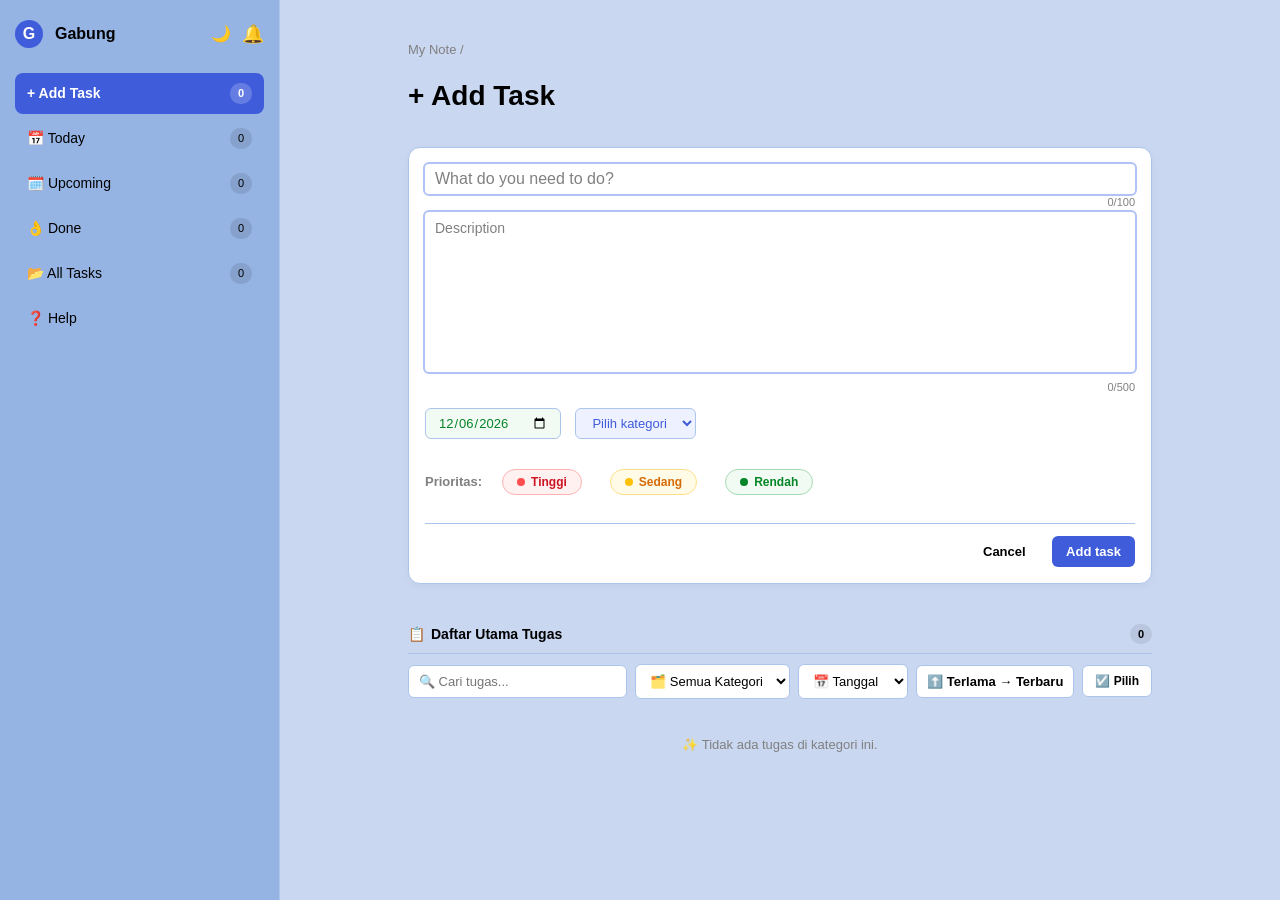
==== to_do_list/index.html @ 558c0a0c "Update index.html" ====
<!DOCTYPE html>
<html lang="id">
<head>
    <meta charset="UTF-8">
    <meta name="google-site-verification" content="d1-njlI8sUoPVNh6H78Sb73TtSeCUR81l8b9P4WGvww" />
    <meta name="viewport" content="width=device-width, initial-scale=1.0">
    <title>To Do List</title>

    <script>
        (function() {
            try {
                if (localStorage.getItem('theme') === 'dark') {
                    document.documentElement.setAttribute('data-theme', 'dark');
                }
            } catch (e) {}
        })();
    </script>

    <link rel="stylesheet" href="css/style.css">
    <link rel="stylesheet" href="css/sidebar.css">
    <link rel="stylesheet" href="css/task-form.css">
    <link rel="stylesheet" href="css/task-list.css">
    <link rel="stylesheet" href="css/modals.css">
    <script>
        window.va = window.va || function () { (window.vaq = window.vaq || []).push(arguments); };
    </script>
    <script defer src="/_vercel/insights/script.js"></script>
</head>
<body>
    <div class="app-container">
        <div class="sidebar-backdrop" id="sidebar-backdrop"></div>

        <aside class="sidebar" id="app-sidebar" aria-label="Navigasi utama">
            <div class="sidebar-header">
                <div class="user-profile" id="profile-trigger">
                    <span class="avatar">G</span>
                    <span class="username">Gabung</span>
                </div>
                <div class="header-actions">
                    <button class="theme-toggle" id="theme-toggle" aria-label="Ganti ke mode gelap" aria-pressed="false" title="Ganti tema">
                        <span class="theme-icon" aria-hidden="true">🌙</span>
                    </button>
                    <button class="notif-btn" id="notif-trigger" title="Notifikasi">
                        🔔<span class="notif-badge" id="notif-badge">0</span>
                    </button>
                </div>
            </div>

            <nav class="main-nav">
                <ul>
                    <li data-view="add-task" class="active">
                        <a href="#" aria-current="page"><span class="icon">+</span> Add Task </a>
                        <span class="count" id="count-add-task">0</span>
                    </li>
                    <li data-view="today">
                        <a href="#"><span class="icon">📅</span> Today </a>
                        <span class="count" id="count-today">0</span>
                    </li>
                    <li data-view="upcoming">
                        <a href="#"><span class="icon">🗓️</span> Upcoming </a>
                        <span class="count" id="count-upcoming">0</span>
                    </li>
                    <li data-view="done">
                        <a href="#"><span class="icon">👌</span> Done </a>
                        <span class="count" id="count-done">0</span>
                    </li>
                    <li data-view="all">
                        <a href="#"><span class="icon">📂</span> All Tasks </a>
                        <span class="count" id="count-all">0</span>
                    </li>     
                    <li id="help-trigger" class="help-item">
                        <a href="#"><span class="icon">❓</span> Help </a>
                    </li>
                </ul>
            </nav>
        </aside>

        <main class="content">
            <header class="content-header">
                <button class="sidebar-toggle" id="sidebar-toggle" aria-label="Buka menu navigasi" aria-expanded="false" aria-controls="app-sidebar">
                    <span aria-hidden="true">☰</span>
                </button>
                <div class="header-text">
                    <div class="breadcrumbs"><span>My Note /</span></div>
                    <h1 id="content-title">+ Add Task</h1>
                </div>
            </header>

            <div class="task-input-container" id="task-input-box">
                <input type="text" id="task-title" class="task-title-input" placeholder="What do you need to do?">
                <textarea id="task-desc" class="task-desc-input" placeholder="Description"></textarea>
                <div class="task-input-controls">
                    <div class="left-controls">
                        <input type="date" id="task-date" class="task-date-input">
                    </div>
                </div>
                <div class="task-input-actions">
                    <h2> </h2>
                    <div class="action-buttons">
                        <button class="btn-cancel" id="btn-cancel">Cancel</button>
                        <button class="btn-submit" id="btn-submit">Add task</button>
                    </div>
                </div>
            </div>

            <div class="task-list">
                <div class="task-section">
                    <h3 class="section-title">
                        <span id="section-icon">📋</span> 
                        <span id="section-text">Daftar Utama Tugas</span> 
                        <span id="task-count" class="section-count">0</span>
                    </h3>
                    <ul class="tasks" id="dynamic-task-list"></ul>
                </div>
            </div>
        </main>
    </div>

    <div class="modal-overlay" id="modal-help" role="dialog" aria-modal="true" aria-labelledby="help-modal-title">
            <div class="modal-box">
                <div class="modal-header">
                    <h2 id="help-modal-title">❓ Help</h2>
                    <button class="close-modal">&times;</button>
                </div>
                
                    <p>Selamat datang di aplikasi <strong>To Do List</strong> Kelompok! Berikut panduannya:</p>
                    <div class="help-section">
                        <h4>📌 Navigasi Menu</h4>
                        <div class="modal-body">
                            <ul>
                                <li><strong>Add Task:</strong> Menambahkan tugas baru di menu Add Task.</li>
                                <li><strong>Today:</strong> Menampilkan tugas hari ini yang belum diselesaikan.</li>
                                <li><strong>Upcoming:</strong> Menampilkan tugas yang akan datang.</li>
                                <li><strong>Done:</strong> Melihat daftar tugas yang sudah selesai.</li>
                                <li><strong>All Tasks:</strong> Melihat seluruh tugas.</li>
                            </ul>
                        </div>
                    </div>

                    <div class="help-section">
                        <h4>🔔 Notifikasi</h4>
                        <div class="help-legend"> Berisi tugas terlewat atau belum dikerjakan hari ini.</div>
                    </div>

                    <div class="help-section">
                        <h4>💡 Tips Cepat</h4>
                        <div class="modal-body">
                            <ul>
                                <li>Tekan tombol <strong>Esc</strong> untuk menutup jendela popup manapun.</li>
                                <li>Klik ikon profil untuk melihat progres penyelesaian tugasmu.</li>
                                <li>Isi tanggal tugas agar muncul otomatis di menu Today/Upcoming.</li>
                                <li>Jika masih anda belum tahu, maka andanya memang <strong>PINTAR</strong>.</li>
                            </ul>
                        </div>
                    </div>
            </div>
    </div>

    <div class="modal-overlay" id="modal-notif">
        <div class="modal-box">
            <div class="modal-header">
                <h2>🔔 Notifikasi Tugas</h2>
                <button class="close-modal">&times;</button>
            </div>
            <div class="modal-body" id="notif-list">
                </div>
        </div>
    </div>

    <div class="modal-overlay" id="modal-profile" role="dialog" aria-modal="true" aria-labelledby="profile-modal-title">
        <div class="modal-box profile-box">
            <div class="modal-header">
                <h2 id="profile-modal-title"> Profil Anggota</h2>
                <button class="close-modal">&times;</button>
            </div>
            <div class="modal-body text-center">
                <div class="profile-avatar">G</div>
                <h3>Gabung</h3>
                <p class="profile-email">Gabung@workspace.com</p>
                <div class="profile-stats">
                    <div><span class="stat-num" id="stat-total">0</span><span class="stat-label">Total Tugas</span></div>
                    <div><span class="stat-num" id="stat-active">0</span><span class="stat-label">Aktif</span></div>
                    <div><span class="stat-num" id="stat-done">0</span><span class="stat-label">Selesai</span></div>
                </div>
                <div class="profile-progress-wrap">
                    <span class="profile-progress-label" id="profile-progress-label">0% selesai</span>
                    <div class="profile-progress-track">
                        <div class="profile-progress-bar" id="profile-progress-bar"></div>
                    </div>
                </div>

                <div class="profile-backup">
                    <h4 class="backup-title">💾 Cadangkan & Pulihkan Data</h4>
                    <p class="backup-desc">Data tugas cuma tersimpan di browser ini. Unduh cadangan secara berkala biar tidak hilang kalau cache dibersihkan atau ganti perangkat.</p>
                    <div class="backup-actions">
                        <button type="button" class="btn-backup-export" id="btn-export-data">⬇️ Unduh Backup</button>
                        <button type="button" class="btn-backup-import" id="btn-import-data">⬆️ Pulihkan dari File</button>
                        <input type="file" id="import-file-input" accept="application/json,.json" hidden>
                    </div>
                    <p class="backup-status" id="backup-status" role="status" aria-live="polite"></p>
                </div>
            </div>
        </div>
    </div>

    <script src="js/script.js"></script>
    <script src="js/modals.js"></script>
    <script src="js/task-form.js"></script>
    <script src="js/task-list.js"></script>
    <script src="js/sidebar.js"></script>
</body>
</html>
---- to_do_list/css/style.css ----
:root {

    --primary-blue: #3f5cdb;
    --primary-blue-hover: rgb(41, 43, 196);
    --primary-color: var(--primary-blue);
    --primary-color-hover: var(--primary-blue-hover);

    --bg-main: #c9d7f1;
    --bg-sidebar: #95b4e4;
    --bg-surface: #ffffff; 
    --text-main: #000000;
    --text-muted: #808080;
    --border-color: #acc5eb;
    --hover-bg: #e2ecfb;
    --shadow-sm: 0 2px 8px rgba(0,0,0,0.04);
    --shadow-md: 0 4px 16px rgba(0,0,0,0.08);
    --transition-fast: 0.2s ease-in-out;

    --success-color: #058527;
    --success-color-rgb: 5, 133, 39;
    --success-dot: #058527;
    --success-bg: #f1faf3;
    --success-border: #a7dab3;
    --success-bg-strong: #e6f7ec;
    --success-bg-strong-hover: #ccf0d8;

    --warning-color: #d46b08;
    --warning-bg: #fffbe6;
    --warning-border: #ffe08a;
    --warning-dot: #ffc107;

    --danger-color: #cf1322;
    --danger-bg: #fff1f0;
    --danger-bg-soft: #fff0f0;
    --danger-bg-hover: #ffd6d6;
    --danger-border: #ffb3b3;
    --danger-dot: #ff4d4f;
    --danger-color-strong: red;

    --primary-blue-rgb: 63, 92, 219;
    --primary-blue-soft-bg: #eef3ff;
    --category-tag-bg: #eef1ff;
    --link-color: #7fb3ff;

    --color-white: #ffffff;
    --edit-input-bg: #fbfdff;
    --delete-icon-color: #b3b3b3;
    --highlight-bg: #ffe58f;
    --highlight-text: #1f1f1f;
    --overlay-dark-bg: #1f1f1f;
    --overlay-backdrop: rgba(0, 0, 0, 0.4);
    --overlay-subtle: rgba(0, 0, 0, 0.05);
    --overlay-soft: rgba(0, 0, 0, 0.08);
}

[data-theme="dark"] {
    --primary-blue: #5b7bfa;
    --primary-blue-hover: #7d97ff;

    --bg-main: #10151f;
    --bg-sidebar: #161d2b;
    --bg-surface: #1c2436;
    --text-main: #e8ecf5;
    --text-muted: #9aa4b8;
    --border-color: #2a3448;
    --hover-bg: #202b40;
    --shadow-sm: 0 2px 8px rgba(0,0,0,0.35);
    --shadow-md: 0 4px 16px rgba(0,0,0,0.5);

    --success-color: #4ade80;
    --success-color-rgb: 74, 222, 128;
    --success-dot: #058527;
    --success-bg: #123a22;
    --success-border: #1f5c34;
    --success-bg-strong: #163c28;
    --success-bg-strong-hover: #1d4d34;

    --warning-color: #ffb454;
    --warning-bg: #3a2f0f;
    --warning-border: #5c4a1a;
    --warning-dot: #ffc107;

    --danger-color: #ff8a8a;
    --danger-bg: #3a1616;
    --danger-bg-soft: #3a1616;
    --danger-bg-hover: #4a1e1e;
    --danger-border: #5c2626;
    --danger-dot: #ff4d4f;
    --danger-color-strong: #ff5252;

    --primary-blue-rgb: 91, 123, 250;
    --primary-blue-soft-bg: #1b2540;
    --category-tag-bg: #1b2540;
    --link-color: #8fb8ff;

    --edit-input-bg: #202b40;
    --delete-icon-color: #7a8296;
    --highlight-bg: #b58a1f;
    --highlight-text: #fff3d6;
    --overlay-dark-bg: #05070c;
    --overlay-backdrop: rgba(0, 0, 0, 0.6);
    --overlay-subtle: rgba(255, 255, 255, 0.08);
    --overlay-soft: rgba(255, 255, 255, 0.1);
}

* {
    margin: 0;
    padding: 0;
    box-sizing: border-box;
    font-family: -apple-system, BlinkMacSystemFont, "Segoe UI", Roboto, sans-serif;
}

body {
    background-color: var(--bg-main);
    color: var(--text-main);
    line-height: 1.5;
    transition: background-color 0.25s ease, color 0.25s ease;
}

.app-container {
    display: flex;
    height: 100vh;
    overflow-x: hidden; 
}

.content {
    flex-grow: 1;
    padding: 40px 10%;
    overflow-y: auto;
}

.content-header {
    display: flex;
    align-items: flex-start;
    gap: 12px;
}

.header-text {
    flex: 1;
    min-width: 0;
}

.content-header h1 {
    font-size: 28px;
    font-weight: 700;
    margin-bottom: 30px;
}

.breadcrumbs {
    color: var(--text-muted);
    font-size: 13px;
    margin-bottom: 15px;
}

@media (max-width: 768px) {
    .content { padding: 24px 5%; }
    .content-header h1 { font-size: 22px; margin-bottom: 20px; }
}

@media (max-width: 480px) {
    .content { padding: 16px 4%; }
}

@media (prefers-reduced-motion: reduce) {
    body { transition: none; }
}
---- to_do_list/css/sidebar.css ----
a {
    text-decoration: none;
    color: inherit;
}

.sidebar {
    width: 280px;
    background-color: var(--bg-sidebar);
    padding: 20px 15px;
    display: flex;
    flex-direction: column;
    border-right: 1px solid var(--border-color);
    transition: background-color 0.25s ease, border-color 0.25s ease;
}

.sidebar-header {
    display: flex;
    justify-content: space-between;
    align-items: center;
    margin-bottom: 25px;
}

.header-actions {
    display: flex;
    align-items: center;
    gap: 4px;
}

.theme-toggle {
    background: none;
    border: none;
    font-size: 16px;
    line-height: 1;
    cursor: pointer;
    color: var(--text-main);
    padding: 5px 7px;
    border-radius: 6px;
    transition: background-color var(--transition-fast);
}
.theme-toggle:hover { background: rgba(0,0,0,0.08); }
.theme-toggle:focus-visible { outline: 2px solid var(--primary-color); outline-offset: 2px; }

.user-profile {
    display: flex;
    align-items: center;
    gap: 12px;
    font-weight: 600;
    cursor: pointer;
}

.avatar {
    background-color: var(--primary-color);
    color: white;
    width: 28px;
    height: 28px;
    border-radius: 50%;
    display: flex;
    align-items: center;
    justify-content: center;
}

.main-nav ul { list-style: none; }

.main-nav li {
    display: flex;
    align-items: center;
    justify-content: space-between;
    padding: 10px 12px;
    margin-bottom: 4px;
    border-radius: 8px;
    cursor: pointer;
    font-size: 14px;
    transition: background-color var(--transition-fast);
}

.main-nav li:hover { background-color: rgba(0,0,0,0.05); }

.main-nav li.active {
    background-color: var(--primary-color);
    color: #ffffff;
    font-weight: 600;
}

.count {
    font-size: 11px;
    background: rgba(0,0,0,0.1);
    padding: 2px 8px;
    border-radius: 10px;
}

.main-nav li.active .count {
    background: rgba(255,255,255,0.2);
    color: white;
}

.sidebar-toggle {
    display: none; 
    background: none;
    border: none;
    font-size: 22px;
    line-height: 1;
    cursor: pointer;
    color: var(--text-main);
    padding: 4px 8px;
    border-radius: 6px;
    flex-shrink: 0;
}
.sidebar-toggle:hover { background: rgba(0,0,0,0.05); }
.sidebar-toggle:focus-visible { outline: 2px solid var(--primary-color); outline-offset: 2px; }

.sidebar-backdrop {
    display: none;
    position: fixed;
    inset: 0;
    background: rgba(0,0,0,0.45);
    z-index: 1050;
}
.sidebar-backdrop.show { display: block; }

@media (max-width: 768px) {
    .sidebar-toggle {
        display: inline-flex;
        align-items: center;
        justify-content: center;
    }

    .sidebar {
        position: fixed;
        top: 0;
        left: 0;
        height: 100vh;
        width: 260px;
        max-width: 80vw;
        transform: translateX(-100%);
        transition: transform 0.25s ease, background-color 0.25s ease, border-color 0.25s ease;
        z-index: 1100;
        box-shadow: var(--shadow-md);
    }

    .sidebar.open {
        transform: translateX(0);
    }
}

@media (prefers-reduced-motion: reduce) {
    .sidebar { transition: background-color 0.25s ease, border-color 0.25s ease; }
}
---- to_do_list/css/task-form.css ----
.task-input-container {
    border: 1px solid var(--border-color);
    border-radius: 12px;
    padding: 16px;
    margin-bottom: 40px;
    background: var(--bg-surface);
    box-shadow: var(--shadow-sm);
    transition: box-shadow 0.3s ease, border-color 0.3s ease;
}

.task-input-container.success-flash {
    border-color: #04920b;
    box-shadow: 0 0 30px 20px rgba(4, 122, 20, 0.15);
}

.task-input-container.priority-border-tinggi {
    border-color: #ff4d4f;
    box-shadow: 0 0 10px 8px rgba(255, 77, 80, 0.404);
}
.task-input-container.priority-border-sedang {
    border-color: #ffc107;
    box-shadow: 0 0 10px 8px rgba(255, 193, 7, 0.404);
}
.task-input-container.priority-border-rendah {
    border-color: #058527;
    box-shadow: 0 0 10px 8px rgba(5, 133, 39, 0.404);
}

.task-title-input, .task-desc-input {
    width: 100%;
    border: none;
    outline: none;
    padding: 6px 10px 6px 10px;
}

.task-title-input { background-color: var(--bg-surface); color: var(--text-main); font-size: 16px; font-weight: 500; border-radius: 4px; }

.task-desc-input {
    background-color: var(--bg-surface);
    font-size: 14px;
    color: var(--text-muted);
    font-family: inherit;
    line-height: 1.5;
    resize: none;
    height: 160px;
    overflow-y: auto;

    border-radius: 4px;
}

.task-title-input, .task-desc-input { outline: 2px solid #b1c2f7; }
 
.task-title-input:hover,
.task-desc-input:hover {
    background-color: var(--hover-bg);
    transition: 0.2s ease-in-out;
}

.task-title-input::placeholder,
.task-desc-input::placeholder { color: var(--text-muted); }

.task-title-input:focus,
.task-desc-input:focus {
    box-shadow: 0 0 0 2px rgba(63, 92, 219, 0.15);
    border-radius: 4px;
    outline-color: #778cf5;

    background-color: #2448ff54;
}

.task-title-input.error { color: #cf1322; }

.task-title-input.shake { animation: shake 0.35s ease; }

@keyframes shake {
    10%, 90% { transform: translateX(-1px); }
    20%, 80% { transform: translateX(2px); }
    30%, 50%, 70% { transform: translateX(-4px); }
    40%, 60% { transform: translateX(4px); }
}

.title-meta-row {
    display: flex;
    justify-content: space-between;
    align-items: center;
    min-height: 16px;
    margin-bottom: 2px;
}

.error-message {
    display: none;
    font-size: 12px;
    color: #cf1322;
}
.error-message.show { display: block; }

.char-counter {
    font-size: 11px;
    color: var(--text-muted);
    margin-left: auto;
}
.char-counter.warning { color: #d46b08; font-weight: 600; }

.desc-meta-row {
    display: flex;
    justify-content: flex-end;
    min-height: 14px;
    margin-bottom: 12px;
}

.task-date-input {
    border: 1px solid var(--border-color);
    padding: 6px 12px;
    border-radius: 6px;
    font-size: 13px;
    color: #058527;
    background-color: #f1faf3;
    outline: none;
    cursor: pointer;
    transition: box-shadow 0.2s ease;
}
.task-date-input:focus { box-shadow: 0 0 0 2px rgba(5, 133, 39, 0.2); }
.task-date-input:hover { background-color: #dbf7e2; border-color: #04920b; transition: 0.2s ease-in-out; transform: scale(1.10); }

.task-category-select {
    border: 1px solid var(--border-color);
    padding: 6px 12px;
    border-radius: 6px;
    font-size: 13px;
    color: var(--primary-blue);
    background-color: #eef1ff;
    outline: none;
    cursor: pointer;
    margin-left: 10px;
    transition: box-shadow 0.2s ease, border-color 0.2s ease;
}
.task-category-select.error { border-color: #cf1322; }
.task-category-select.shake { animation: shake 0.35s ease; }
.task-category-select:hover { background-color: #c4d1f7; transition: 0.2s ease-in-out; border-color: #0004ff; transform: scale(1.10); }
.task-category-select:focus { box-shadow: 0 0 0 2px rgba(63, 92, 219, 0.15); background-color: #3157ffc0; color: white; transition: 0.2s ease-in-out; }

.category-error-row { min-height: 16px; margin-bottom: 6px; }

.priority-row {
    display: flex;
    align-items: center;
    flex-wrap: wrap;
    gap: 10px;
    margin-bottom: 4px;
}

.priority-label {
    font-size: 13px;
    font-weight: 600;
    color: var(--text-muted);
}

.priority-options {
    display: flex;
    gap: 18px;
    flex-wrap: wrap;
}

.priority-options.shake { animation: shake 0.35s ease; }

.priority-pill {
    display: inline-flex;
    justify-content: center;
    align-items: center;
    margin-left: 10px;
    gap: 6px;
    border: 1.5px solid var(--border-color);
    background: var(--bg-surface);
    border-radius: 20px;
    padding: 5px 14px;
    font-size: 12px;
    font-weight: 600;
    cursor: pointer;
    transition: background-color 0.2s ease, color 0.2s ease, border-color 0.2s ease, transform 0.1s ease;
}
.priority-pill:active { transform: scale(0.96); }

.priority-dot {
    width: 8px;
    height: 8px;
    border-radius: 50%;
    flex-shrink: 0;
    transition: background-color 0.2s ease;
}

.priority-pill.priority-high { border-color: #ffb3b3; color: #cf1322; background: #fff1f0; }
.priority-pill.priority-high .priority-dot { background-color: #ff4d4f; }
.priority-pill.priority-high:hover { background-color: #fac9c6; transform: scale(1.10); border-color: rgb(255, 0, 0); box-shadow: 0 0 5px 3px rgba(255, 0, 0, 0.644); transition: 0.2s ease-in-out; }
.priority-pill.priority-high.active { background-color: #ff4d4f; border-color: #ff4d4f; color: white; transform: scale(1.20); box-shadow: 0 0 10px 5px rgba(255, 0, 0, 0.644); transition: 0.2s ease-in-out; }
.priority-pill.priority-high.active .priority-dot { background-color: white; }

.priority-pill.priority-medium { border-color: #ffe08a; color: #d46b08; background: #fffbe6; }
.priority-pill.priority-medium .priority-dot { background-color: #ffc107; }
.priority-pill.priority-medium:hover { background-color: #fcf3c7; transform: scale(1.10); border-color: rgb(255, 238, 0); box-shadow: 0 0 5px 3px rgba(255, 238, 0, 0.644); transition: 0.2s ease-in-out; }
.priority-pill.priority-medium.active { background-color: #ffc107; border-color: #ffc107; color: #4a2e00; transform: scale(1.20); box-shadow: 0 0 10px 5px rgba(255, 238, 0, 0.644); transition: 0.2s ease-in-out; }
.priority-pill.priority-medium.active .priority-dot { background-color: #4a2e00; }

.priority-pill.priority-low { border-color: #a7dab3; color: #058527; background: #f1faf3; }
.priority-pill.priority-low .priority-dot { background-color: #058527; }
.priority-pill.priority-low:hover { background-color: #cffad8; transform: scale(1.10); border-color: rgb(1, 182, 31); box-shadow: 0 0 5px 3px rgba(1, 182, 31, 0.644); transition: 0.2s ease-in-out; }
.priority-pill.priority-low.active { background-color: #058527; border-color: #058527; color: white; transform: scale(1.20); box-shadow: 0 0 10px 5px rgba(1, 182, 31, 0.644); transition: 0.2s ease-in-out; }
.priority-pill.priority-low.active .priority-dot { background-color: white; }

.priority-error-row { min-height: 16px; margin-bottom: 8px; }

.task-input-controls {
    display: flex;
    align-items: center;
    margin-bottom: 8px;
}

.task-input-actions {
    display: flex;
    justify-content: space-between;
    align-items: center;
    border-top: 1px solid var(--border-color);
    padding-top: 12px;
}

.action-buttons button {
    padding: 8px 14px;
    border-radius: 6px;
    font-size: 13px;
    font-weight: 600;
    cursor: pointer;
    border: none;
    transition: background-color 0.2s ease, transform 0.1s ease;
}
.action-buttons button:active { transform: scale(0.97); }

.btn-cancel { background: transparent; margin-right: 8px; color: var(--text-main); }
.btn-cancel:hover { background: rgba(255, 19, 19, 0.897); color: #ffffff; transform: scale(1.20); }
.btn-submit { background: var(--primary-blue); color: white; }
.btn-submit:hover { background: var(--primary-blue-hover); transform: scale(1.20); }
.btn-submit:disabled { opacity: 0.6; cursor: not-allowed; }

@media (prefers-reduced-motion: reduce) {
    .task-title-input.shake,
    .priority-options.shake,
    .task-category-select.shake { animation: none; }
    .task-input-container { transition: none; }
}



[data-theme="dark"] .task-title-input.error,
[data-theme="dark"] .error-message,
[data-theme="dark"] .task-category-select.error {
    color: #ff6b6b;
}
[data-theme="dark"] .task-category-select.error {
    border-color: #ff6b6b;
}



[data-theme="dark"] .task-date-input {
    color-scheme: dark;
    color: #7be3a0;
    background-color: rgba(5, 133, 39, 0.18);
    border-color: rgba(5, 133, 39, 0.45);
}
[data-theme="dark"] .task-date-input:hover {
    background-color: rgba(5, 133, 39, 0.28);
    border-color: white;
}


[data-theme="dark"] .task-category-select {
    color-scheme: dark;
    color: #a9b8ff;
    background-color: rgba(63, 92, 219, 0.18);
    border-color: rgba(63, 92, 219, 0.45);
}
[data-theme="dark"] .task-category-select:hover {
    background-color: rgba(63, 92, 219, 0.32);
    border-color: white;
}
[data-theme="dark"] .task-category-select:focus { background-color: rgba(8, 26, 105, 0.616); color: var(--text-main); border-color: white; }


[data-theme="dark"] .priority-pill.priority-high {
    background-color: rgba(255, 77, 79, 0.16);
    border-color: rgba(255, 77, 79, 0.5);
    color: #ff8f8f;
}
[data-theme="dark"] .priority-pill.priority-high:hover {
    background-color: rgba(255, 77, 79, 0.3);
    border-color: white;
    box-shadow: 0 0 5px 3px rgba(255, 121, 121, 0.644);
}
[data-theme="dark"] .priority-pill.priority-high.active { 
    background-color: rgba(250, 27, 31, 0.616); 
    color: var(--text-main); 
    border-color: white; 
    box-shadow: 0 0 10px 5px rgba(255, 121, 121, 0.644); 
}


[data-theme="dark"] .priority-pill.priority-medium {
    background-color: rgba(255, 193, 7, 0.16);
    border-color: rgba(255, 193, 7, 0.5);
    color: #ffd873;
}
[data-theme="dark"] .priority-pill.priority-medium:hover {
    background-color: rgba(255, 193, 7, 0.3);
    border-color: white;
    box-shadow: 0 0 5px 3px rgba(255, 246, 121, 0.644);
}
[data-theme="dark"] .priority-pill.priority-medium.active .priority-dot { background-color: white; }
[data-theme="dark"] .priority-pill.priority-medium.active { 
    background-color: rgba(255, 193, 7, 0.616); 
    color: var(--text-main); 
    border-color: white;
    box-shadow: 0 0 10px 5px rgba(255, 246, 121, 0.644); 
}


[data-theme="dark"] .priority-pill.priority-low {
    background-color: rgba(5, 133, 39, 0.16);
    border-color: rgba(5, 133, 39, 0.5);
    color: #7be3a0;
}
[data-theme="dark"] .priority-pill.priority-low:hover {
    background-color: rgba(5, 133, 39, 0.3);
    border-color: white;
    box-shadow: 0 0 5px 3px rgba(123, 255, 145, 0.644);
}
[data-theme="dark"] .priority-pill.priority-low.active { 
    background-color: rgba(33, 253, 92, 0.616); 
    color: var(--text-main); 
    border-color: white; 
    box-shadow: 0 0 10px 5px rgba(123, 255, 145, 0.644); 
}


[data-theme="dark"] .btn-cancel:hover { background: rgba(255, 19, 19, 0.575); }


[data-theme="dark"] .task-input-container.priority-border-tinggi { border-color: #f8888a; }
[data-theme="dark"] .task-input-container.priority-border-sedang { border-color: #ffe188; }
[data-theme="dark"] .task-input-container.priority-border-rendah { border-color: #94faaf; }

[data-theme="dark"] .task-input-container.task-input-container.success-flash { border-color: rgb(142, 185, 250); box-shadow: 0 0 30px 20px rgba(77, 138, 252, 0.15); }


[data-theme="dark"] .task-title-input { outline-color: #1c42ff49; }
[data-theme="dark"] .task-title-input:hover { background-color: #000d302f; }
[data-theme="dark"] .task-title-input:focus { background-color: #011a5e67; outline-color: white; }

[data-theme="dark"] .task-desc-input { outline-color: #1c42ff49; }
[data-theme="dark"] .task-desc-input:hover { background-color: #000d302f; }
[data-theme="dark"] .task-desc-input:focus { background-color: #011a5e67; outline-color: white; }
---- to_do_list/css/task-list.css ----
.section-title {
    font-size: 14px;
    font-weight: 600;
    border-bottom: 1px solid var(--border-color);
    padding-bottom: 8px;
    margin-bottom: 10px;
    display: flex;
    align-items: center;
    gap: 6px;
}

.section-count {
    font-size: 11px;
    background: var(--overlay-soft);
    padding: 2px 8px;
    border-radius: 10px;
    margin-left: auto;
}

.task-toolbar {
    display: flex;
    flex-wrap: wrap;
    gap: 8px;
    align-items: center;
    margin-bottom: 12px;
}

.task-search-input,
.task-sort-select,
.task-category-filter-select,
.btn-sort-direction {
    border: 1px solid var(--border-color);
    border-radius: 6px;
    padding: 8px 10px;
    font-size: 13px;
    background: var(--bg-surface);
    color: var(--text-main);
    outline: none;
    white-space: nowrap;
}
.task-search-input:focus,
.task-sort-select:focus,
.task-category-filter-select:focus { border-color: var(--primary-blue); }

.task-search-input { flex-grow: 1; min-width: 160px; }

.task-sort-select,
.task-category-filter-select,
.btn-sort-direction,
.btn-select-mode { cursor: pointer; }

.btn-sort-direction {
    font-weight: 600;
    transition: background-color var(--transition-fast), border-color var(--transition-fast);
}
.btn-sort-direction:hover { background: var(--hover-bg); }

.btn-clear-completed {
    border: none;
    background: var(--danger-bg);
    color: var(--danger-color);
    font-size: 12px;
    font-weight: 600;
    padding: 8px 12px;
    border-radius: 6px;
    cursor: pointer;
    white-space: nowrap;
    display: none;
}
.btn-clear-completed:hover { background: var(--danger-bg-hover); }

.tasks { list-style: none; }

.group-header {
    font-size: 12px;
    font-weight: 700;
    color: var(--text-muted);
    padding: 10px 4px 4px;
    text-transform: uppercase;
    letter-spacing: 0.3px;
    transition: opacity 200ms ease;
}

.task-item {
    display: flex;
    align-items: flex-start;
    padding: 12px 10px;
    border-bottom: 1px solid var(--border-color);
    background: var(--bg-surface);
    margin-bottom: 6px;
    border-radius: 8px;
    box-shadow: var(--shadow-sm);
    max-height: 600px;
    transition: transform 240ms ease, opacity 220ms ease, max-height 220ms ease,
                margin 220ms ease, padding 220ms ease, border-color 220ms ease;
}

.task-item.task-enter {
    opacity: 0;
    transform: translateY(-8px) scale(0.97);
}

.task-item.task-leaving {
    opacity: 0;
    transform: scale(0.96);
    max-height: 0;
    margin-bottom: 0;
    padding-top: 0;
    padding-bottom: 0;
    border-color: transparent;
    overflow: hidden;
    pointer-events: none;
}

.checkbox { display: inline-block; cursor: pointer; margin-right: 12px; font-size: 18px; user-select: none; }
.task-details {
    display: flex;
    flex-direction: column;
    flex-grow: 1;
    min-width: 0; 
    cursor: pointer;
}
.task-name {
    font-size: 14px;
    font-weight: 500;
    min-width: 0;
    overflow-wrap: anywhere;
    word-break: break-word;
}
.task-meta {
    font-size: 12px;
    color: var(--text-muted);
    margin-top: 2px;
    min-width: 0;
    overflow-wrap: anywhere;
    word-break: break-word;
}

.task-tags {
    display: flex;
    align-items: center;
    flex-wrap: wrap;
    gap: 6px;
    margin-top: 6px;
}

.task-priority-tag {
    display: inline-flex;
    align-items: center;
    gap: 5px;
    font-size: 10px;
    font-weight: 700;
    padding: 2px 9px;
    border-radius: 10px;
    border: 1px solid transparent;
}
.task-priority-tag .priority-dot { width: 6px; height: 6px; border-radius: 50%; flex-shrink: 0; }

.task-priority-tag.priority-high { background: var(--danger-bg); color: var(--danger-color); border-color: var(--danger-border); }
.task-priority-tag.priority-high .priority-dot { background: var(--danger-dot); }
.task-priority-tag.priority-medium { background: var(--warning-bg); color: var(--warning-color); border-color: var(--warning-border); }
.task-priority-tag.priority-medium .priority-dot { background: var(--warning-dot); }
.task-priority-tag.priority-low { background: var(--success-bg); color: var(--success-color); border-color: var(--success-border); }
.task-priority-tag.priority-low .priority-dot { background: var(--success-dot); }

.task-category-tag {
    display: inline-flex;
    align-items: center;
    font-size: 10px;
    font-weight: 600;
    padding: 2px 9px;
    border-radius: 10px;
    background: var(--category-tag-bg);
    color: var(--primary-blue);
    border: 1px solid var(--border-color);
}

mark.search-highlight {
    background-color: var(--highlight-bg);
    color: var(--highlight-text);
    padding: 0 2px;
    border-radius: 3px;
}

.task-date-badge {
    font-size: 11px;
    color: var(--success-color);
    background: var(--success-bg);
    padding: 2px 6px;
    border-radius: 4px;
    margin-top: 6px;
    width: fit-content;
}

.task-item.completed .task-name { text-decoration: line-through; color: var(--text-muted); }
.task-item.completed .checkbox { color: var(--success-color); }

.task-item.overdue .task-date-badge {
    color: var(--danger-color);
    background: var(--danger-bg);
}

.task-empty {
    text-align: center;
    padding: 24px 10px;
    color: var(--text-muted);
    font-size: 13px;
    background: transparent;
    box-shadow: none;
}

.task-actions {
    display: flex;
    align-items: center;
    align-self: flex-start;
    flex-shrink: 0;
    gap: 4px;
    margin-left: 8px;
}

.edit-btn {
    background: none; border: none; color: var(--text-muted);
    cursor: pointer; font-size: 12px; padding: 4px 8px; border-radius: 4px;
    transition: color var(--transition-fast), background-color var(--transition-fast);
}
.edit-btn:hover { color: var(--primary-blue); background: var(--hover-bg); }

.delete-btn {
    background: none; border: none; color: var(--delete-icon-color);
    cursor: pointer; font-size: 12px; padding: 4px 8px; border-radius: 4px;
    transition: color var(--transition-fast);
}
.delete-btn:hover { color: var(--danger-color-strong); background: var(--danger-bg-soft); }

.task-item-editing { align-items: stretch; }
.task-edit-row {
    display: flex;
    flex-direction: column;
    gap: 8px;
    width: 100%;
}
.task-edit-input {
    border: 1px solid var(--border-color);
    border-radius: 6px;
    padding: 8px 10px;
    font-size: 13px;
    outline: none;
    width: 100%;
    background: var(--edit-input-bg);
}
.task-edit-input:focus { border-color: var(--primary-blue); background: var(--bg-surface); }

textarea.task-edit-input.edit-desc {
    resize: none;
    overflow-y: auto;
    min-height: 38px;
    max-height: 260px;
    line-height: 1.5;
    font-family: inherit;
}

.edit-meta-row {
    display: flex;
    gap: 8px;
    flex-wrap: wrap;
}
.edit-meta-row .edit-date { flex: 1 1 140px; width: auto; }
.edit-meta-row .edit-category { flex: 1 1 160px; margin: 0; }

.task-item-editing .priority-row { margin-bottom: 0; }

.task-edit-actions {
    display: flex;
    justify-content: flex-end;
    gap: 8px;
}
.btn-edit-save {
    background: var(--primary-blue);
    color: var(--color-white);
    border: none;
    padding: 7px 14px;
    border-radius: 6px;
    font-size: 12px;
    font-weight: 600;
    cursor: pointer;
}
.btn-edit-save:hover { background: var(--primary-blue-hover); }
.btn-edit-cancel {
    background: transparent;
    border: none;
    color: var(--text-muted);
    padding: 7px 14px;
    border-radius: 6px;
    font-size: 12px;
    cursor: pointer;
}
.btn-edit-cancel:hover { background: var(--overlay-subtle); }

.undo-toast {
    position: fixed;
    left: 50%;
    bottom: 24px;
    transform: translateX(-50%);
    background: var(--overlay-dark-bg);
    color: var(--color-white);
    padding: 10px 16px;
    border-radius: 8px;
    display: flex;
    align-items: center;
    gap: 14px;
    font-size: 13px;
    box-shadow: var(--shadow-md);
    z-index: 2000;
}

.undo-btn {
    background: none;
    border: none;
    color: var(--link-color);
    font-weight: 700;
    cursor: pointer;
    font-size: 13px;
}
.undo-btn:hover { text-decoration: underline; }

.btn-select-mode {
    border: 1px solid var(--border-color);
    border-radius: 6px;
    background: var(--bg-surface);
    color: var(--text-main);
    outline: none;
    white-space: nowrap;
    font-size: 12px;
    font-weight: 600;
    padding: 8px 12px;
    transition: background-color var(--transition-fast), color var(--transition-fast), border-color var(--transition-fast);
}
.btn-select-mode:hover { background: var(--hover-bg); }
.btn-select-mode.active {
    background: var(--primary-blue);
    color: var(--color-white);
    border-color: var(--primary-blue);
}

.bulk-select-box {
    display: inline-block;
    cursor: pointer;
    margin-right: 10px;
    font-size: 16px;
    line-height: 1;
    color: var(--primary-blue);
    user-select: none;
}

.bulk-bar {
    display: none;
    align-items: center;
    justify-content: space-between;
    gap: 10px;
    flex-wrap: wrap;
    background: var(--primary-blue-soft-bg);
    border: 1px solid var(--primary-blue);
    border-radius: 8px;
    padding: 10px 14px;
    margin-bottom: 12px;
    font-size: 13px;
    animation: bulkBarIn 180ms ease;
}
.bulk-bar.show { display: flex; }

@keyframes bulkBarIn {
    from { opacity: 0; transform: translateY(-6px); }
    to { opacity: 1; transform: translateY(0); }
}

.bulk-bar-count { font-weight: 700; color: var(--primary-blue); }
.bulk-bar-actions { display: flex; gap: 8px; flex-wrap: wrap; }

.bulk-bar-btn {
    border: none;
    padding: 7px 12px;
    border-radius: 6px;
    font-size: 12px;
    font-weight: 600;
    cursor: pointer;
    white-space: nowrap;
}
.bulk-bar-btn.bulk-complete { background: var(--success-bg-strong); color: var(--success-color); }
.bulk-bar-btn.bulk-complete:hover { background: var(--success-bg-strong-hover); }
.bulk-bar-btn.bulk-delete { background: var(--danger-bg); color: var(--danger-color); }
.bulk-bar-btn.bulk-delete:hover { background: var(--danger-bg-hover); }
.bulk-bar-btn.bulk-cancel { background: transparent; color: var(--text-muted); }
.bulk-bar-btn.bulk-cancel:hover { background: var(--overlay-subtle); }

.task-date-badge.due-tomorrow {
    color: var(--warning-color);
    background: var(--warning-bg);
}

.tl-dialog-overlay {
    position: fixed; top: 0; left: 0; width: 100vw; height: 100vh;
    background: var(--overlay-backdrop); display: flex; align-items: center;
    justify-content: center; z-index: 3000; opacity: 0; pointer-events: none;
    transition: opacity 0.2s ease;
}
.tl-dialog-overlay.show { opacity: 1; pointer-events: auto; }

.tl-dialog-box {
    background: var(--bg-surface);
    width: 90%;
    max-width: 380px;
    border-radius: 12px;
    padding: 20px;
    box-shadow: var(--shadow-md);
    transform: scale(0.95);
    transition: transform 0.2s ease;
}
.tl-dialog-overlay.show .tl-dialog-box { transform: scale(1); }

.tl-dialog-message { font-size: 14px; color: var(--text-main); margin-bottom: 18px; line-height: 1.5; }
.tl-dialog-actions { display: flex; justify-content: flex-end; gap: 8px; }
.tl-dialog-btn { border: none; padding: 8px 14px; border-radius: 6px; font-size: 13px; font-weight: 600; cursor: pointer; }
.tl-dialog-cancel { background: transparent; color: var(--text-muted); }
.tl-dialog-cancel:hover { background: var(--overlay-subtle); }
.tl-dialog-confirm { background: var(--primary-blue); color: var(--color-white); }
.tl-dialog-confirm:hover { background: var(--primary-blue-hover); }

@keyframes checkboxPop {
    0% { transform: scale(1); }
    40% { transform: scale(1.5); }
    100% { transform: scale(1); }
}
.checkbox.checkbox-pop { animation: checkboxPop 320ms ease; }

@keyframes taskHighlightFlash {
    0% { box-shadow: 0 0 0 0 rgba(var(--primary-blue-rgb), 0.5); }
    50% { box-shadow: 0 0 0 6px rgba(var(--primary-blue-rgb), 0.15); }
    100% { box-shadow: 0 0 0 0 rgba(var(--primary-blue-rgb), 0); }
}
.task-item.task-highlight { animation: taskHighlightFlash 1200ms ease; }
---- to_do_list/css/modals.css ----
.notif-btn { 
    background: none; border: none;
    font-size: 18px; cursor: pointer; position: relative; }
.notif-badge {
    position: absolute; top: -5px; right: -5px; background: #ff4d4f;
    color: white; font-size: 10px; border-radius: 50%; width: 16px; height: 16px;
    display: flex; align-items: center; justify-content: center; font-weight: bold;
}

body.modal-open { overflow: hidden; }

.modal-overlay {
    position: fixed; top: 0; left: 0; width: 100vw; height: 100vh;
    background: rgba(0,0,0,0.4); display: flex; align-items: center;
    justify-content: center; z-index: 1000; opacity: 0; pointer-events: none;
    transition: opacity 0.2s ease;
}
.modal-overlay.show { opacity: 1; pointer-events: auto; }

.modal-box {
    background: var(--bg-surface); width: 90%; max-width: 450px; border-radius: 12px; padding: 20px;
    box-shadow: var(--shadow-md);
    transform: scale(0.95); transition: transform 0.2s ease;
    max-height: 85vh; overflow-y: auto;
}

.modal-body { margin-left: 20px; }

.modal-overlay.show .modal-box { transform: scale(1); }

.modal-header { display: flex; justify-content: space-between; align-items: center; margin-bottom: 15px; }
.close-modal {
    background: none; border: none; font-size: 22px; cursor: pointer; color: var(--text-muted);
    border-radius: 50%; width: 32px; height: 32px; line-height: 1;
}
.close-modal:hover { background: var(--hover-bg); }
.close-modal:focus-visible { outline: 2px solid var(--primary-color); outline-offset: 2px; }

.notif-group-label {
    font-size: 11px; font-weight: bold; text-transform: uppercase;
    color: var(--text-muted); margin: 12px 0 6px; letter-spacing: 0.5px;
}
.notif-group-label:first-child { margin-top: 0; }

.notif-empty { text-align: center; padding: 15px; color: var(--text-muted); font-size: 13px; }
.notif-item {
    padding: 10px; border-bottom: 1px solid var(--border-color); margin-bottom: 6px;
    border-radius: 6px; transition: background 0.15s ease;
}
.notif-time { font-size: 11px; color: var(--text-muted); display: block; margin-top: 4px; }

.notif-item.terlewat { background-color: var(--bg-surface); border-left: 4px solid #ff4d4f; }
.notif-item.terlewat strong { color: #cf1322; }
.notif-item.hampir-habis { background-color: var(--bg-surface); border-left: 4px solid #ffc107; }
.notif-item.hampir-habis strong { color: #d46b08; }

.help-section { margin-bottom: 16px; }
.help-section h4 { font-size: 20px; color: var(--primary-color); margin-bottom: 6px; }
.help-legend { display: flex; align-items: center; gap: 8px; font-size: 13px; margin-bottom: 6px; }
.legend-dot { width: 10px; height: 10px; border-radius: 50%; display: inline-block; flex-shrink: 0; }
.legend-dot.red { background: #ff4d4f; }
.legend-dot.yellow { background: #ffc107; }

.text-center { text-align: center; }
.profile-avatar {
    width: 55px; height: 55px; background: var(--primary-color); color: white; border-radius: 50%;
    display: flex; align-items: center; justify-content: center; margin: 10px auto;
    font-size: 22px; font-weight: bold;
}
.profile-stats { display: flex; justify-content: space-around; background: var(--hover-bg); padding: 12px; border-radius: 8px; margin-top: 15px; }
.stat-num { display: block; font-weight: bold; color: var(--primary-color); font-size: 16px; }
.stat-label { font-size: 12px; color: var(--text-muted); }

.profile-progress-wrap { margin-top: 14px; text-align: left; }
.profile-progress-label { font-size: 12px; color: var(--text-muted); margin-bottom: 4px; display: block; }
.profile-progress-track {
    width: 100%; height: 8px; background: var(--border-color); border-radius: 6px; overflow: hidden;
}
.profile-progress-bar {
    height: 100%; width: 0%; background: linear-gradient(90deg, var(--primary-color), var(--primary-color-hover));
    border-radius: 6px; transition: width 0.4s ease;
}

.profile-history { margin-top: 18px; text-align: left; }
.history-header {
    display: flex; justify-content: space-between; align-items: center;
    margin-bottom: 8px; flex-wrap: wrap; gap: 8px;
}
.history-header h4 { font-size: 13px; color: var(--text-muted); margin: 0; }

.history-filter { display: flex; gap: 4px; background: var(--hover-bg); border-radius: 8px; padding: 3px; }
.filter-btn {
    border: none; background: none; font-size: 11px; padding: 4px 10px;
    border-radius: 6px; cursor: pointer; color: var(--text-muted); transition: all 0.15s ease;
}
.filter-btn.active { background: var(--bg-surface); color: var(--primary-color); font-weight: bold; box-shadow: 0 1px 3px rgba(0,0,0,0.1); }
.filter-btn:hover:not(.active) { color: var(--text-main); }

.history-list {
    list-style: none; margin: 0; padding: 0;
    max-height: 220px; overflow-y: auto;
    border: 1px solid var(--border-color); border-radius: 8px;
}
.history-item {
    display: flex; align-items: center; gap: 10px; padding: 9px 12px;
    border-bottom: 1px solid var(--border-color); font-size: 13px;
}
.history-item:last-child { border-bottom: none; }
.history-icon { font-size: 14px; flex-shrink: 0; }
.history-text { display: flex; flex-direction: column; text-align: left; overflow: hidden; }
.history-title {
    font-weight: 500; color: var(--text-main); white-space: nowrap; overflow: hidden; text-overflow: ellipsis;
}
.history-item.is-done .history-title { color: var(--text-muted); text-decoration: line-through; }
.history-date { font-size: 11px; color: var(--text-muted); }
.history-empty { text-align: center; padding: 15px; color: var(--text-muted); font-size: 12px; list-style: none; }

.profile-backup {
    margin-top: 18px;
    text-align: left;
    border-top: 1px solid var(--border-color);
    padding-top: 14px;
}
.backup-title {
    font-size: 13px;
    color: var(--text-main);
    margin-bottom: 4px;
}
.backup-desc {
    font-size: 12px;
    color: var(--text-muted);
    margin-bottom: 10px;
    line-height: 1.5;
}
.backup-actions {
    display: flex;
    gap: 8px;
    flex-wrap: wrap;
}
.btn-backup-export,
.btn-backup-import {
    flex: 1 1 auto;
    border: 1px solid var(--border-color);
    background: var(--bg-surface);
    color: var(--text-main);
    font-size: 12px;
    font-weight: 600;
    padding: 9px 12px;
    border-radius: 8px;
    cursor: pointer;
    white-space: nowrap;
    transition: background-color var(--transition-fast), border-color var(--transition-fast), transform 0.1s ease;
}
.btn-backup-export:hover,
.btn-backup-import:hover {
    background: var(--hover-bg);
    border-color: var(--primary-color);
}
.btn-backup-export:active,
.btn-backup-import:active { transform: scale(0.97); }
.btn-backup-export:focus-visible,
.btn-backup-import:focus-visible {
    outline: 2px solid var(--primary-color);
    outline-offset: 2px;
}

.backup-status {
    min-height: 16px;
    margin-top: 8px;
    font-size: 12px;
}
.backup-status.is-success { color: var(--success-color); }
.backup-status.is-error { color: var(--danger-color); }
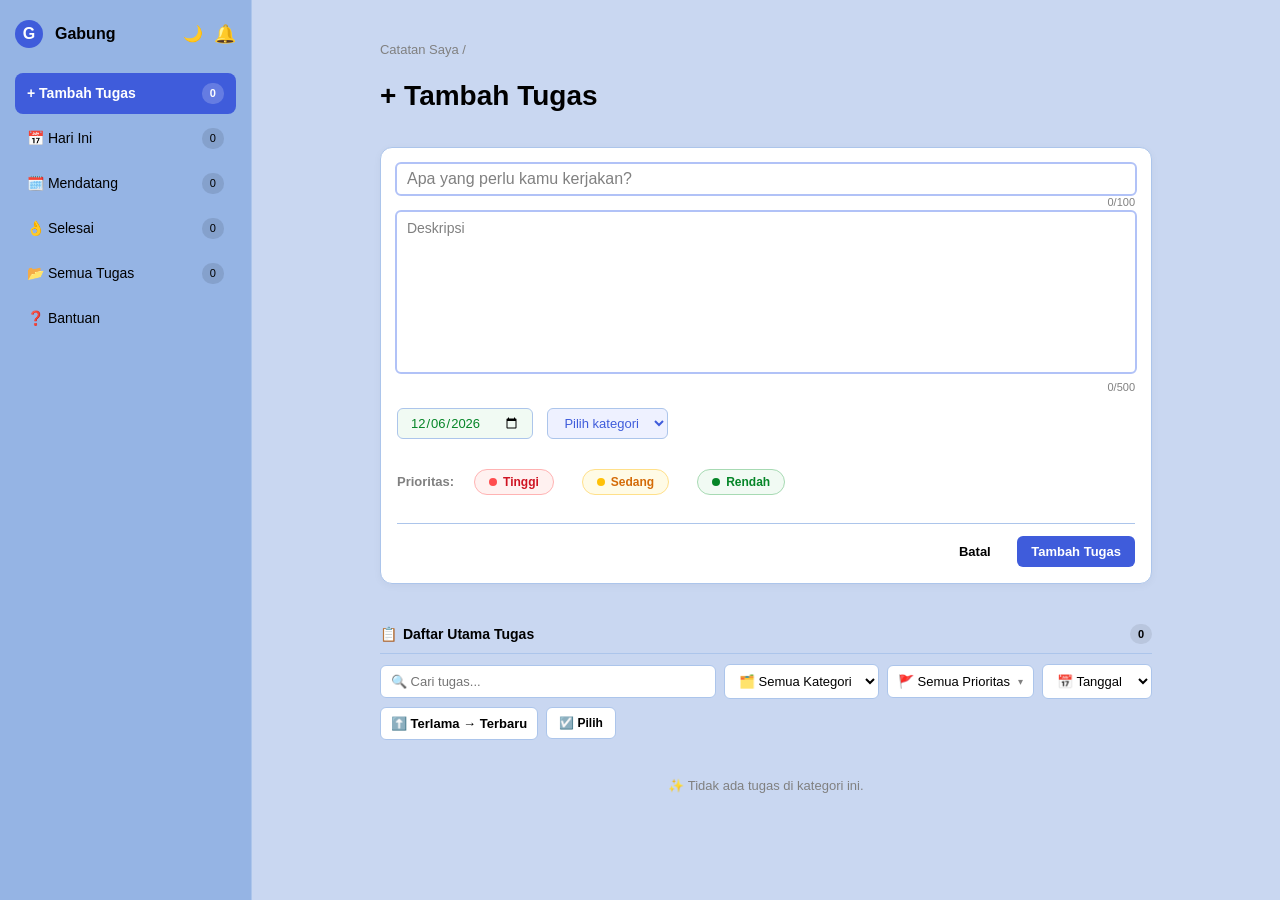
==== commit f73adc46: "Update index.html" ====
--- a/to_do_list/index.html
+++ b/to_do_list/index.html
@@ -49,27 +49,27 @@
             <nav class="main-nav">
                 <ul>
                     <li data-view="add-task" class="active">
-                        <a href="#" aria-current="page"><span class="icon">+</span> Add Task </a>
+                        <a href="#" aria-current="page"><span class="icon">+</span> Tambah Tugas </a>
                         <span class="count" id="count-add-task">0</span>
                     </li>
                     <li data-view="today">
-                        <a href="#"><span class="icon">📅</span> Today </a>
+                        <a href="#"><span class="icon">📅</span> Hari Ini </a>
                         <span class="count" id="count-today">0</span>
                     </li>
                     <li data-view="upcoming">
-                        <a href="#"><span class="icon">🗓️</span> Upcoming </a>
+                        <a href="#"><span class="icon">🗓️</span> Mendatang </a>
                         <span class="count" id="count-upcoming">0</span>
                     </li>
                     <li data-view="done">
-                        <a href="#"><span class="icon">👌</span> Done </a>
+                        <a href="#"><span class="icon">👌</span> Selesai </a>
                         <span class="count" id="count-done">0</span>
                     </li>
                     <li data-view="all">
-                        <a href="#"><span class="icon">📂</span> All Tasks </a>
+                        <a href="#"><span class="icon">📂</span> Semua Tugas </a>
                         <span class="count" id="count-all">0</span>
                     </li>     
                     <li id="help-trigger" class="help-item">
-                        <a href="#"><span class="icon">❓</span> Help </a>
+                        <a href="#"><span class="icon">❓</span> Bantuan </a>
                     </li>
                 </ul>
             </nav>
@@ -81,14 +81,14 @@
                     <span aria-hidden="true">☰</span>
                 </button>
                 <div class="header-text">
-                    <div class="breadcrumbs"><span>My Note /</span></div>
-                    <h1 id="content-title">+ Add Task</h1>
+                    <div class="breadcrumbs"><span>Catatan Saya /</span></div>
+                    <h1 id="content-title">+ Tambah Tugas</h1>
                 </div>
             </header>
 
             <div class="task-input-container" id="task-input-box">
-                <input type="text" id="task-title" class="task-title-input" placeholder="What do you need to do?">
-                <textarea id="task-desc" class="task-desc-input" placeholder="Description"></textarea>
+                <input type="text" id="task-title" class="task-title-input" placeholder="Apa yang perlu kamu kerjakan?">
+                <textarea id="task-desc" class="task-desc-input" placeholder="Deskripsi"></textarea>
                 <div class="task-input-controls">
                     <div class="left-controls">
                         <input type="date" id="task-date" class="task-date-input">
@@ -97,8 +97,8 @@
                 <div class="task-input-actions">
                     <h2> </h2>
                     <div class="action-buttons">
-                        <button class="btn-cancel" id="btn-cancel">Cancel</button>
-                        <button class="btn-submit" id="btn-submit">Add task</button>
+                        <button class="btn-cancel" id="btn-cancel">Batal</button>
+                        <button class="btn-submit" id="btn-submit">Tambah Tugas</button>
                     </div>
                 </div>
             </div>
@@ -119,20 +119,20 @@
     <div class="modal-overlay" id="modal-help" role="dialog" aria-modal="true" aria-labelledby="help-modal-title">
             <div class="modal-box">
                 <div class="modal-header">
-                    <h2 id="help-modal-title">❓ Help</h2>
+                    <h2 id="help-modal-title">❓ Bantuan</h2>
                     <button class="close-modal">&times;</button>
                 </div>
                 
-                    <p>Selamat datang di aplikasi <strong>To Do List</strong> Kelompok! Berikut panduannya:</p>
+                    <p>Selamat datang di aplikasi <strong>Daftar Tugas</strong> Kelompok! Berikut panduannya:</p>
                     <div class="help-section">
                         <h4>📌 Navigasi Menu</h4>
                         <div class="modal-body">
                             <ul>
-                                <li><strong>Add Task:</strong> Menambahkan tugas baru di menu Add Task.</li>
-                                <li><strong>Today:</strong> Menampilkan tugas hari ini yang belum diselesaikan.</li>
-                                <li><strong>Upcoming:</strong> Menampilkan tugas yang akan datang.</li>
-                                <li><strong>Done:</strong> Melihat daftar tugas yang sudah selesai.</li>
-                                <li><strong>All Tasks:</strong> Melihat seluruh tugas.</li>
+                                <li><strong>Tambah Tugas:</strong> Menambahkan tugas baru di menu Tambah Tugas.</li>
+                                <li><strong>Hari Ini:</strong> Menampilkan tugas hari ini yang belum diselesaikan.</li>
+                                <li><strong>Mendatang:</strong> Menampilkan tugas yang akan datang.</li>
+                                <li><strong>Selesai:</strong> Melihat daftar tugas yang sudah selesai.</li>
+                                <li><strong>Semua Tugas:</strong> Melihat seluruh tugas.</li>
                             </ul>
                         </div>
                     </div>
@@ -148,7 +148,7 @@
                             <ul>
                                 <li>Tekan tombol <strong>Esc</strong> untuk menutup jendela popup manapun.</li>
                                 <li>Klik ikon profil untuk melihat progres penyelesaian tugasmu.</li>
-                                <li>Isi tanggal tugas agar muncul otomatis di menu Today/Upcoming.</li>
+                                <li>Isi tanggal tugas agar muncul otomatis di menu Hari Ini/Mendatang.</li>
                                 <li>Jika masih anda belum tahu, maka andanya memang <strong>PINTAR</strong>.</li>
                             </ul>
                         </div>
--- a/to_do_list/css/task-form.css
+++ b/to_do_list/css/task-form.css
@@ -8,9 +8,23 @@
     transition: box-shadow 0.3s ease, border-color 0.3s ease;
 }
 
-.task-input-container.success-flash {
-    border-color: #04920b;
-    box-shadow: 0 0 30px 20px rgba(4, 122, 20, 0.15);
+.task-input-container.success-flash { background-color: rgba(0, 255, 106, 0.103); transition: 0.2s ease-in-out; border-color: rgb(0, 255, 106); box-shadow: 0 0 30px 20px rgba(0, 255, 106, 0.15); }
+
+.task-input-container.success-flash .task-title-input,
+.task-input-container.success-flash .task-desc-input {
+    background-color: rgba(0, 0, 0, 0.12);
+}
+
+.task-input-container.cancel-flash {
+    background-color: rgba(255, 0, 0, 0.17);
+    transition: 0.2s ease-in-out;
+    border-color: var(--text-muted);
+    box-shadow: 0 0 25px 15px rgba(255, 0, 0, 0.20);
+}
+
+.task-input-container.cancel-flash .task-title-input,
+.task-input-container.cancel-flash .task-desc-input {
+    background-color: rgba(0, 0, 0, 0.144);
 }
 
 .task-input-container.priority-border-tinggi {
@@ -31,6 +45,7 @@
     border: none;
     outline: none;
     padding: 6px 10px 6px 10px;
+    transition: background-color 0.2s ease-in-out;
 }
 
 .task-title-input { background-color: var(--bg-surface); color: var(--text-main); font-size: 16px; font-weight: 500; border-radius: 4px; }
@@ -136,8 +151,8 @@
 }
 .task-category-select.error { border-color: #cf1322; }
 .task-category-select.shake { animation: shake 0.35s ease; }
-.task-category-select:hover { background-color: #c4d1f7; transition: 0.2s ease-in-out; border-color: #0004ff; transform: scale(1.10); }
-.task-category-select:focus { box-shadow: 0 0 0 2px rgba(63, 92, 219, 0.15); background-color: #3157ffc0; color: white; transition: 0.2s ease-in-out; }
+.task-category-select:hover { background-color: #c4d1f7; transition: 0.2s ease-in-out; border-color: #5c82ff; transform: scale(1.10); }
+.task-category-select:focus { box-shadow: 0 0 0 2px rgba(63, 92, 219, 0.15); background-color: #c8e5ff; color: var(--text-main); transition: 0.2s ease-in-out; }
 
 .category-error-row { min-height: 16px; margin-bottom: 6px; }
 
@@ -191,19 +206,19 @@
 .priority-pill.priority-high { border-color: #ffb3b3; color: #cf1322; background: #fff1f0; }
 .priority-pill.priority-high .priority-dot { background-color: #ff4d4f; }
 .priority-pill.priority-high:hover { background-color: #fac9c6; transform: scale(1.10); border-color: rgb(255, 0, 0); box-shadow: 0 0 5px 3px rgba(255, 0, 0, 0.644); transition: 0.2s ease-in-out; }
-.priority-pill.priority-high.active { background-color: #ff4d4f; border-color: #ff4d4f; color: white; transform: scale(1.20); box-shadow: 0 0 10px 5px rgba(255, 0, 0, 0.644); transition: 0.2s ease-in-out; }
+.priority-pill.priority-high.active { background-color: #ff4d4f; border-color: white; color: white; transform: scale(1.20); box-shadow: 0 0 10px 5px rgba(255, 0, 0, 0.644); transition: 0.2s ease-in-out; }
 .priority-pill.priority-high.active .priority-dot { background-color: white; }
 
 .priority-pill.priority-medium { border-color: #ffe08a; color: #d46b08; background: #fffbe6; }
 .priority-pill.priority-medium .priority-dot { background-color: #ffc107; }
 .priority-pill.priority-medium:hover { background-color: #fcf3c7; transform: scale(1.10); border-color: rgb(255, 238, 0); box-shadow: 0 0 5px 3px rgba(255, 238, 0, 0.644); transition: 0.2s ease-in-out; }
-.priority-pill.priority-medium.active { background-color: #ffc107; border-color: #ffc107; color: #4a2e00; transform: scale(1.20); box-shadow: 0 0 10px 5px rgba(255, 238, 0, 0.644); transition: 0.2s ease-in-out; }
-.priority-pill.priority-medium.active .priority-dot { background-color: #4a2e00; }
+.priority-pill.priority-medium.active { background-color: #ffc107; border-color: #6e5300; color: #725700; transform: scale(1.20); box-shadow: 0 0 10px 5px rgb(255, 238, 0); transition: 0.2s ease-in-out; }
+.priority-pill.priority-medium.active .priority-dot { background-color: #725700; }
 
 .priority-pill.priority-low { border-color: #a7dab3; color: #058527; background: #f1faf3; }
 .priority-pill.priority-low .priority-dot { background-color: #058527; }
 .priority-pill.priority-low:hover { background-color: #cffad8; transform: scale(1.10); border-color: rgb(1, 182, 31); box-shadow: 0 0 5px 3px rgba(1, 182, 31, 0.644); transition: 0.2s ease-in-out; }
-.priority-pill.priority-low.active { background-color: #058527; border-color: #058527; color: white; transform: scale(1.20); box-shadow: 0 0 10px 5px rgba(1, 182, 31, 0.644); transition: 0.2s ease-in-out; }
+.priority-pill.priority-low.active { background-color: #058527; border-color: white; color: white; transform: scale(1.20); box-shadow: 0 0 10px 5px rgba(1, 182, 31, 0.644); transition: 0.2s ease-in-out; }
 .priority-pill.priority-low.active .priority-dot { background-color: white; }
 
 .priority-error-row { min-height: 16px; margin-bottom: 8px; }
@@ -239,6 +254,51 @@
 .btn-submit:hover { background: var(--primary-blue-hover); transform: scale(1.20); }
 .btn-submit:disabled { opacity: 0.6; cursor: not-allowed; }
 
+
+.cancel-undo-toast {
+    position: fixed;
+    left: 50%;
+    bottom: 24px;
+    transform: translateX(0) translateY(20px);
+    background: #1f1f1f;
+    color: white;
+    padding: 10px 16px;
+    border-radius: 8px;
+    display: flex;
+    align-items: center;
+    gap: 14px;
+    font-size: 13px;
+    box-shadow: var(--shadow-md);
+    z-index: 2000;
+    opacity: 0;
+    pointer-events: none;
+    transition: opacity 0.2s ease, transform 0.2s ease;
+}
+.cancel-undo-toast.show {
+    opacity: 1;
+    transform: translateX(0) translateY(-50px);
+    pointer-events: auto;
+    transform: scale(1.30);
+}
+
+.cancel-undo-text { white-space: nowrap; }
+
+.cancel-undo-btn {
+    background: none;
+    border: none;
+    color: #7fb3ff;
+    font-weight: 700;
+    cursor: pointer;
+    font-size: 13px;
+    white-space: nowrap;
+}
+.cancel-undo-btn:hover { text-decoration: underline; }
+
+@media (prefers-reduced-motion: reduce) {
+    .cancel-undo-toast { transition: opacity 0.2s ease; }
+}
+
+
 @media (prefers-reduced-motion: reduce) {
     .task-title-input.shake,
     .priority-options.shake,
@@ -281,7 +341,7 @@
     background-color: rgba(63, 92, 219, 0.32);
     border-color: white;
 }
-[data-theme="dark"] .task-category-select:focus { background-color: rgba(8, 26, 105, 0.616); color: var(--text-main); border-color: white; }
+[data-theme="dark"] .task-category-select:focus { background-color: rgb(23, 29, 56); color: var(--text-main); border-color: white; transition: 0.2s ease-in-out; }
 
 
 [data-theme="dark"] .priority-pill.priority-high {
@@ -341,12 +401,27 @@
 
 [data-theme="dark"] .btn-cancel:hover { background: rgba(255, 19, 19, 0.575); }
 
-
 [data-theme="dark"] .task-input-container.priority-border-tinggi { border-color: #f8888a; }
 [data-theme="dark"] .task-input-container.priority-border-sedang { border-color: #ffe188; }
 [data-theme="dark"] .task-input-container.priority-border-rendah { border-color: #94faaf; }
 
-[data-theme="dark"] .task-input-container.task-input-container.success-flash { border-color: rgb(142, 185, 250); box-shadow: 0 0 30px 20px rgba(77, 138, 252, 0.15); }
+[data-theme="dark"] .task-input-container.task-input-container.success-flash { background-color: rgba(0, 255, 191, 0.103); transition: 0.2s ease-in-out; border-color: rgb(0, 255, 191); box-shadow: 0 0 30px 20px rgba(0, 255, 191, 0.15); }
+
+[data-theme="dark"] .task-input-container.success-flash .task-title-input,
+[data-theme="dark"] .task-input-container.success-flash .task-desc-input {
+    background-color: rgba(0, 0, 0, 0.171);
+}
+
+[data-theme="dark"] .task-input-container.cancel-flash {
+    background-color: rgba(255, 0, 0, 0.14);
+    border-color: #9aa4b8;
+    box-shadow: 0 0 25px 15px rgba(255, 0, 0, 0.18);
+}
+
+[data-theme="dark"] .task-input-container.cancel-flash .task-title-input,
+[data-theme="dark"] .task-input-container.cancel-flash .task-desc-input {
+    background-color: rgba(154, 164, 184, 0.16);
+}
 
 
 [data-theme="dark"] .task-title-input { outline-color: #1c42ff49; }
@@ -355,4 +430,4 @@
 
 [data-theme="dark"] .task-desc-input { outline-color: #1c42ff49; }
 [data-theme="dark"] .task-desc-input:hover { background-color: #000d302f; }
-[data-theme="dark"] .task-desc-input:focus { background-color: #011a5e67; outline-color: white; }+[data-theme="dark"] .task-desc-input:focus { background-color: #011a5e67; outline-color: white; }
--- a/to_do_list/css/task-list.css
+++ b/to_do_list/css/task-list.css
@@ -42,6 +42,70 @@
 .task-sort-select:focus,
 .task-category-filter-select:focus { border-color: var(--primary-blue); }
 
+
+.priority-dd { position: relative; }
+
+.priority-dd-trigger {
+    display: flex;
+    align-items: center;
+    gap: 6px;
+    border: 1px solid var(--border-color);
+    border-radius: 6px;
+    padding: 8px 10px;
+    font-size: 13px;
+    background: var(--bg-surface);
+    color: var(--text-main);
+    cursor: pointer;
+    white-space: nowrap;
+}
+.priority-dd-trigger:hover { background: var(--hover-bg); }
+.priority-dd.open .priority-dd-trigger { border-color: var(--primary-blue); }
+.priority-dd-trigger .priority-dot { background: currentColor; }
+.priority-dd-trigger::after {
+    content: '▾';
+    margin-left: 2px;
+    font-size: 10px;
+    color: var(--text-muted);
+    transition: transform 0.15s ease;
+}
+.priority-dd.open .priority-dd-trigger::after { transform: rotate(180deg); }
+
+.priority-dd-menu {
+    display: none;
+    list-style: none;
+    position: absolute;
+    top: calc(100% + 4px);
+    left: 0;
+    min-width: 100%;
+    background: var(--bg-surface);
+    border: 1px solid var(--border-color);
+    border-radius: 8px;
+    box-shadow: var(--shadow-md);
+    padding: 4px;
+    z-index: 20;
+}
+.priority-dd.open .priority-dd-menu { display: block; }
+
+.priority-dd-option {
+    display: flex;
+    align-items: center;
+    gap: 8px;
+    padding: 7px 10px;
+    border-radius: 6px;
+    font-size: 13px;
+    white-space: nowrap;
+    cursor: pointer;
+}
+.priority-dd-option:hover { background: var(--hover-bg); }
+.priority-dd-trigger.priority-high,
+.priority-dd-option.priority-high { color: var(--danger-color); }
+.priority-dd-trigger.priority-medium,
+.priority-dd-option.priority-medium { color: var(--warning-color); }
+.priority-dd-trigger.priority-low,
+.priority-dd-option.priority-low { color: var(--success-color); }
+
+.priority-dd-option .priority-dot { width: 8px; height: 8px; border-radius: 50%; background: currentColor; flex-shrink: 0; }
+
 .task-search-input { flex-grow: 1; min-width: 160px; }
 
 .task-sort-select,
@@ -68,6 +132,79 @@
     display: none;
 }
 .btn-clear-completed:hover { background: var(--danger-bg-hover); }
+
+.filter-indicator {
+    display: none;
+    align-items: center;
+    flex-wrap: wrap;
+    gap: 8px;
+    background: var(--primary-blue-soft-bg);
+    border: 1px dashed var(--primary-color);
+    border-radius: 8px;
+    padding: 8px 12px;
+    margin-bottom: 12px;
+    font-size: 12px;
+}
+.filter-indicator.show { display: flex; }
+
+.filter-indicator-label {
+    font-weight: 700;
+    color: var(--primary-color);
+    white-space: nowrap;
+}
+
+.filter-chips {
+    display: flex;
+    flex-wrap: wrap;
+    gap: 6px;
+    flex-grow: 1;
+}
+
+.filter-chip {
+    display: inline-flex;
+    align-items: center;
+    gap: 2px;
+    background: var(--bg-surface);
+    border: 1px solid var(--primary-color);
+    color: var(--primary-color);
+    border-radius: 20px;
+    padding: 3px 4px 3px 10px;
+    font-size: 11px;
+    font-weight: 600;
+    white-space: nowrap;
+}
+
+.filter-chip-remove {
+    background: none;
+    border: none;
+    color: inherit;
+    cursor: pointer;
+    font-size: 13px;
+    line-height: 1;
+    padding: 3px 6px;
+    border-radius: 50%;
+}
+.filter-chip-remove:hover { background: rgba(var(--primary-blue-rgb), 0.15); }
+
+.filter-chip-priority { display: inline-flex; align-items: center; gap: 5px; }
+.filter-chip-priority .priority-dot { background: currentColor; }
+.filter-chip-priority.priority-high { color: var(--danger-color); }
+.filter-chip-priority.priority-medium { color: var(--warning-color); }
+.filter-chip-priority.priority-low { color: var(--success-color); }
+
+.btn-reset-filters {
+    border: none;
+    background: var(--danger-bg);
+    color: var(--danger-color);
+    font-size: 11px;
+    font-weight: 700;
+    padding: 6px 10px;
+    border-radius: 6px;
+    cursor: pointer;
+    white-space: nowrap;
+    margin-left: auto;
+}
+.btn-reset-filters:hover { background: var(--danger-bg-hover); }
 
 .tasks { list-style: none; }
 
@@ -247,8 +384,15 @@
     outline: none;
     width: 100%;
     background: var(--edit-input-bg);
-}
-.task-edit-input:focus { border-color: var(--primary-blue); background: var(--bg-surface); }
+    color: var(--text-main);
+}
+.task-edit-input::placeholder { color: var(--text-muted); }
+.task-edit-input:focus { border-color: var(--primary-blue); background: var(--bg-surface); color: var(--text-main); }
+.task-edit-input.edit-desc { color: var(--text-muted); }
+.task-edit-input.edit-desc:focus { color: var(--text-main); }
+
+input.task-edit-input[type="date"] { color-scheme: light; }
+[data-theme="dark"] input.task-edit-input[type="date"] { color-scheme: dark; }
 
 textarea.task-edit-input.edit-desc {
     resize: none;
@@ -265,9 +409,15 @@
     flex-wrap: wrap;
 }
 .edit-meta-row .edit-date { flex: 1 1 140px; width: auto; }
-.edit-meta-row .edit-category { flex: 1 1 160px; margin: 0; }
+.edit-meta-row .edit-category { flex: 1 1 160px; margin: 0; cursor: pointer; }
 
 .task-item-editing .priority-row { margin-bottom: 0; }
+.task-item-editing .priority-options .priority-pill,
+.task-item-editing .priority-options .priority-pill:hover,
+.task-item-editing .priority-options .priority-pill.active {
+    transform: none !important;
+    box-shadow: none !important;
+}
 
 .task-edit-actions {
     display: flex;
@@ -352,6 +502,23 @@
     user-select: none;
 }
 
+.task-item.selection-locked {
+    opacity: 0.45;
+    pointer-events: none;
+}
+
+@keyframes selectBlockedShake {
+    10%, 90% { transform: translateX(-1px); }
+    20%, 80% { transform: translateX(2px); }
+    30%, 50%, 70% { transform: translateX(-4px); }
+    40%, 60% { transform: translateX(4px); }
+}
+.task-item.select-blocked { animation: selectBlockedShake 0.35s ease; }
+
+@media (prefers-reduced-motion: reduce) {
+    .task-item.select-blocked { animation: none; }
+}
+
 .bulk-bar {
     display: none;
     align-items: center;
@@ -387,10 +554,16 @@
 }
 .bulk-bar-btn.bulk-complete { background: var(--success-bg-strong); color: var(--success-color); }
 .bulk-bar-btn.bulk-complete:hover { background: var(--success-bg-strong-hover); }
+.bulk-bar-btn.bulk-uncomplete { background: var(--warning-bg); color: var(--warning-color); }
+.bulk-bar-btn.bulk-uncomplete:hover { background: var(--warning-border); }
 .bulk-bar-btn.bulk-delete { background: var(--danger-bg); color: var(--danger-color); }
 .bulk-bar-btn.bulk-delete:hover { background: var(--danger-bg-hover); }
-.bulk-bar-btn.bulk-cancel { background: transparent; color: var(--text-muted); }
-.bulk-bar-btn.bulk-cancel:hover { background: var(--overlay-subtle); }
+
+.bulk-bar-btn:disabled {
+    opacity: 0.45;
+    cursor: not-allowed;
+    pointer-events: none;
+}
 
 .task-date-badge.due-tomorrow {
     color: var(--warning-color);
--- a/to_do_list/css/modals.css
+++ b/to_do_list/css/modals.css
@@ -6,9 +6,9 @@
     color: white; font-size: 10px; border-radius: 50%; width: 16px; height: 16px;
     display: flex; align-items: center; justify-content: center; font-weight: bold;
 }
-
+ 
 body.modal-open { overflow: hidden; }
-
+ 
 .modal-overlay {
     position: fixed; top: 0; left: 0; width: 100vw; height: 100vh;
     background: rgba(0,0,0,0.4); display: flex; align-items: center;
@@ -16,18 +16,18 @@
     transition: opacity 0.2s ease;
 }
 .modal-overlay.show { opacity: 1; pointer-events: auto; }
-
+ 
 .modal-box {
     background: var(--bg-surface); width: 90%; max-width: 450px; border-radius: 12px; padding: 20px;
     box-shadow: var(--shadow-md);
     transform: scale(0.95); transition: transform 0.2s ease;
     max-height: 85vh; overflow-y: auto;
 }
-
+ 
 .modal-body { margin-left: 20px; }
-
+ 
 .modal-overlay.show .modal-box { transform: scale(1); }
-
+ 
 .modal-header { display: flex; justify-content: space-between; align-items: center; margin-bottom: 15px; }
 .close-modal {
     background: none; border: none; font-size: 22px; cursor: pointer; color: var(--text-muted);
@@ -35,32 +35,53 @@
 }
 .close-modal:hover { background: var(--hover-bg); }
 .close-modal:focus-visible { outline: 2px solid var(--primary-color); outline-offset: 2px; }
-
+ 
 .notif-group-label {
     font-size: 11px; font-weight: bold; text-transform: uppercase;
     color: var(--text-muted); margin: 12px 0 6px; letter-spacing: 0.5px;
 }
 .notif-group-label:first-child { margin-top: 0; }
-
+ 
 .notif-empty { text-align: center; padding: 15px; color: var(--text-muted); font-size: 13px; }
 .notif-item {
     padding: 10px; border-bottom: 1px solid var(--border-color); margin-bottom: 6px;
-    border-radius: 6px; transition: background 0.15s ease;
+    border-radius: 6px; transition: background-color 0.15s ease, transform 0.15s ease;
 }
 .notif-time { font-size: 11px; color: var(--text-muted); display: block; margin-top: 4px; }
-
+ 
 .notif-item.terlewat { background-color: var(--bg-surface); border-left: 4px solid #ff4d4f; }
 .notif-item.terlewat strong { color: #cf1322; }
 .notif-item.hampir-habis { background-color: var(--bg-surface); border-left: 4px solid #ffc107; }
 .notif-item.hampir-habis strong { color: #d46b08; }
-
+.notif-item.besok { background-color: var(--bg-surface); border-left: 4px solid var(--primary-blue); }
+.notif-item.besok strong { color: var(--primary-blue); }
+ 
+.notif-item.clickable {
+    cursor: pointer;
+}
+.notif-item.clickable:hover {
+    background-color: var(--hover-bg);
+    transform: translateX(2px);
+}
+.notif-item.clickable:focus-visible {
+    outline: 2px solid var(--primary-color);
+    outline-offset: 2px;
+}
+.notif-item.clickable .notif-time::after {
+    content: "→ Lihat tugas";
+    display: inline-block;
+    margin-left: 8px;
+    color: var(--primary-blue);
+    font-weight: 600;
+}
+ 
 .help-section { margin-bottom: 16px; }
 .help-section h4 { font-size: 20px; color: var(--primary-color); margin-bottom: 6px; }
 .help-legend { display: flex; align-items: center; gap: 8px; font-size: 13px; margin-bottom: 6px; }
 .legend-dot { width: 10px; height: 10px; border-radius: 50%; display: inline-block; flex-shrink: 0; }
 .legend-dot.red { background: #ff4d4f; }
 .legend-dot.yellow { background: #ffc107; }
-
+ 
 .text-center { text-align: center; }
 .profile-avatar {
     width: 55px; height: 55px; background: var(--primary-color); color: white; border-radius: 50%;
@@ -70,7 +91,7 @@
 .profile-stats { display: flex; justify-content: space-around; background: var(--hover-bg); padding: 12px; border-radius: 8px; margin-top: 15px; }
 .stat-num { display: block; font-weight: bold; color: var(--primary-color); font-size: 16px; }
 .stat-label { font-size: 12px; color: var(--text-muted); }
-
+ 
 .profile-progress-wrap { margin-top: 14px; text-align: left; }
 .profile-progress-label { font-size: 12px; color: var(--text-muted); margin-bottom: 4px; display: block; }
 .profile-progress-track {
@@ -80,14 +101,14 @@
     height: 100%; width: 0%; background: linear-gradient(90deg, var(--primary-color), var(--primary-color-hover));
     border-radius: 6px; transition: width 0.4s ease;
 }
-
+ 
 .profile-history { margin-top: 18px; text-align: left; }
 .history-header {
     display: flex; justify-content: space-between; align-items: center;
     margin-bottom: 8px; flex-wrap: wrap; gap: 8px;
 }
 .history-header h4 { font-size: 13px; color: var(--text-muted); margin: 0; }
-
+ 
 .history-filter { display: flex; gap: 4px; background: var(--hover-bg); border-radius: 8px; padding: 3px; }
 .filter-btn {
     border: none; background: none; font-size: 11px; padding: 4px 10px;
@@ -95,7 +116,7 @@
 }
 .filter-btn.active { background: var(--bg-surface); color: var(--primary-color); font-weight: bold; box-shadow: 0 1px 3px rgba(0,0,0,0.1); }
 .filter-btn:hover:not(.active) { color: var(--text-main); }
-
+ 
 .history-list {
     list-style: none; margin: 0; padding: 0;
     max-height: 220px; overflow-y: auto;
@@ -114,60 +135,90 @@
 .history-item.is-done .history-title { color: var(--text-muted); text-decoration: line-through; }
 .history-date { font-size: 11px; color: var(--text-muted); }
 .history-empty { text-align: center; padding: 15px; color: var(--text-muted); font-size: 12px; list-style: none; }
-
+ 
 .profile-backup {
-    margin-top: 18px;
+    margin-top: 20px;
+    padding-top: 16px;
+    border-top: 1px solid var(--border-color);
     text-align: left;
-    border-top: 1px solid var(--border-color);
-    padding-top: 14px;
-}
+}
+ 
 .backup-title {
-    font-size: 13px;
+    font-size: 14px;
+    font-weight: 700;
     color: var(--text-main);
-    margin-bottom: 4px;
-}
+    margin-bottom: 6px;
+}
+ 
 .backup-desc {
     font-size: 12px;
     color: var(--text-muted);
-    margin-bottom: 10px;
     line-height: 1.5;
-}
+    margin-bottom: 14px;
+}
+ 
 .backup-actions {
-    display: flex;
+    display: flex; 
+    justify-content: space-between;
+    flex-wrap: wrap;
     gap: 8px;
-    flex-wrap: wrap;
-}
+}
+ 
 .btn-backup-export,
 .btn-backup-import {
-    flex: 1 1 auto;
-    border: 1px solid var(--border-color);
+    display: inline-flex;
+    align-items: center;
+    gap: 6px;
+    border: 1.5px solid var(--border-color);
     background: var(--bg-surface);
     color: var(--text-main);
     font-size: 12px;
     font-weight: 600;
-    padding: 9px 12px;
+    padding: 8px 14px;
     border-radius: 8px;
     cursor: pointer;
-    white-space: nowrap;
-    transition: background-color var(--transition-fast), border-color var(--transition-fast), transform 0.1s ease;
+    transition: background-color var(--transition-fast), border-color var(--transition-fast),
+                color var(--transition-fast), transform 0.1s ease;
 }
 .btn-backup-export:hover,
 .btn-backup-import:hover {
     background: var(--hover-bg);
-    border-color: var(--primary-color);
+    border-color: var(--primary-blue);
 }
 .btn-backup-export:active,
-.btn-backup-import:active { transform: scale(0.97); }
+.btn-backup-import:active {
+    transform: scale(0.96);
+}
 .btn-backup-export:focus-visible,
 .btn-backup-import:focus-visible {
     outline: 2px solid var(--primary-color);
     outline-offset: 2px;
 }
-
+ 
+.btn-backup-export {
+    background: var(--primary-blue-soft-bg);
+    border-color: var(--primary-blue);
+    color: var(--primary-blue);
+}
+.btn-backup-export:hover {
+    background: var(--primary-blue);
+    color: var(--color-white);
+}
+ 
 .backup-status {
+    font-size: 12px;
+    font-weight: 600;
+    margin-top: 10px;
     min-height: 16px;
-    margin-top: 8px;
-    font-size: 12px;
 }
 .backup-status.is-success { color: var(--success-color); }
 .backup-status.is-error { color: var(--danger-color); }
+ 
+@media (max-width: 420px) {
+    .btn-backup-export,
+    .btn-backup-import { flex: 1 1 auto; justify-content: center; }
+}
+ 
+@media (prefers-reduced-motion: reduce) {
+    .notif-item.clickable:hover { transform: none; }
+}
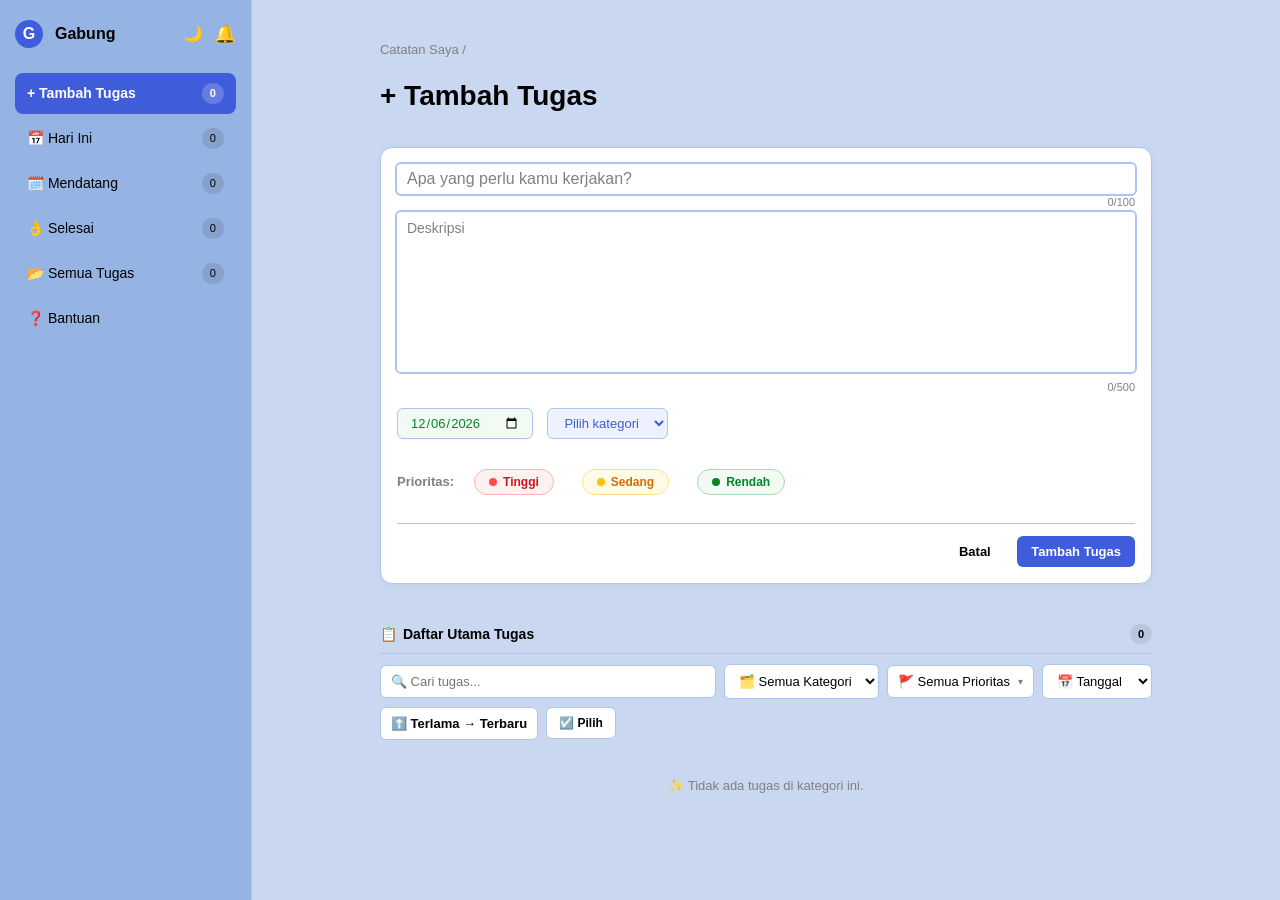
==== commit dbef6f45: "Update index.html" ====
--- a/to_do_list/index.html
+++ b/to_do_list/index.html
@@ -25,6 +25,10 @@
         window.va = window.va || function () { (window.vaq = window.vaq || []).push(arguments); };
     </script>
     <script defer src="/_vercel/insights/script.js"></script>
+    <script>
+        window.si = window.si || function () { (window.siq = window.siq || []).push(arguments); };
+    </script>
+    <script defer src="/_vercel/speed-insights/script.js"></script>
 </head>
 <body>
     <div class="app-container">
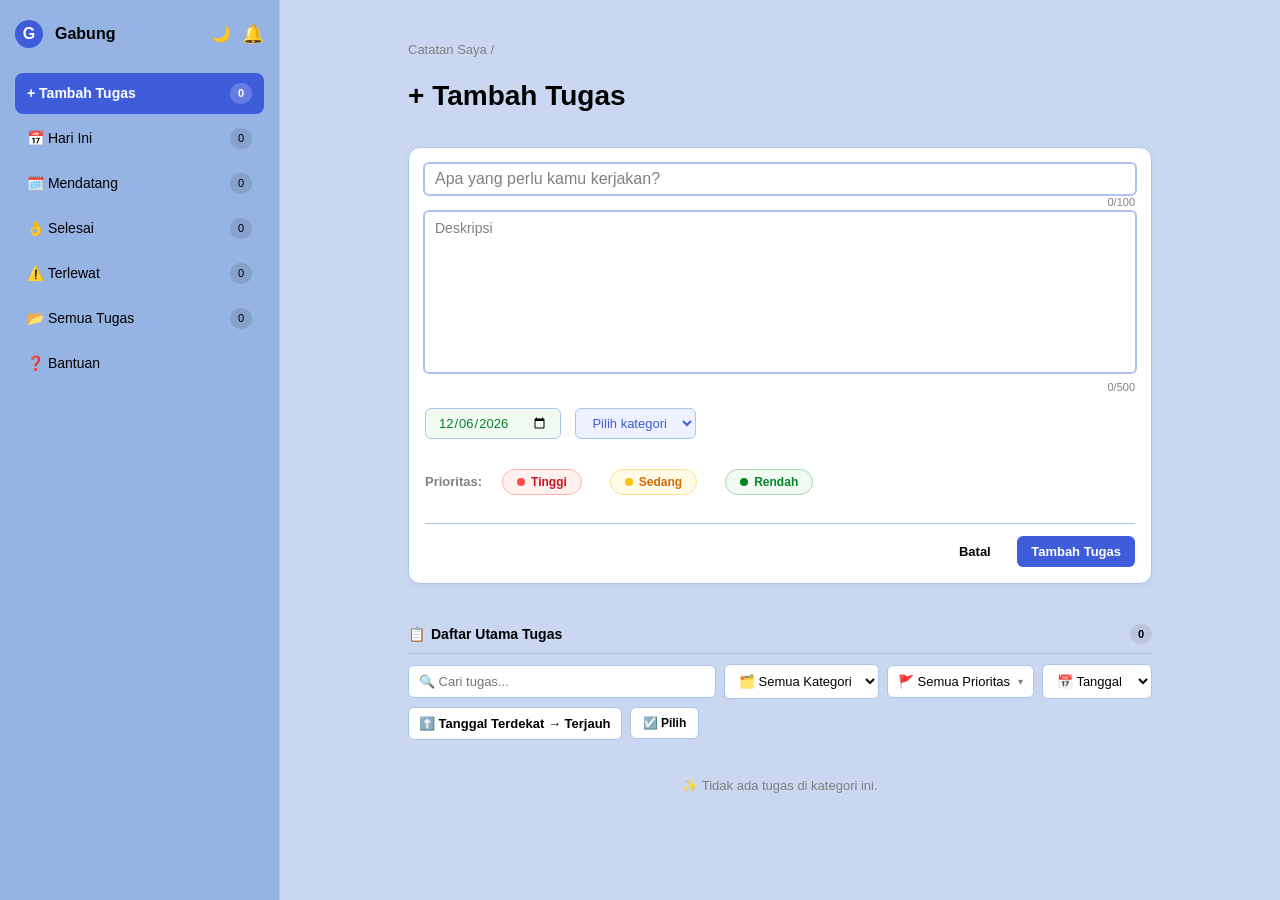
==== commit f05c7e13: "Update index.html" ====
--- a/to_do_list/index.html
+++ b/to_do_list/index.html
@@ -25,10 +25,6 @@
         window.va = window.va || function () { (window.vaq = window.vaq || []).push(arguments); };
     </script>
     <script defer src="/_vercel/insights/script.js"></script>
-    <script>
-        window.si = window.si || function () { (window.siq = window.siq || []).push(arguments); };
-    </script>
-    <script defer src="/_vercel/speed-insights/script.js"></script>
 </head>
 <body>
     <div class="app-container">
@@ -67,6 +63,10 @@
                     <li data-view="done">
                         <a href="#"><span class="icon">👌</span> Selesai </a>
                         <span class="count" id="count-done">0</span>
+                    </li>
+                    <li data-view="overdue">
+                        <a href="#"><span class="icon">⚠️</span> Terlewat </a>
+                        <span class="count" id="count-overdue">0</span>
                     </li>
                     <li data-view="all">
                         <a href="#"><span class="icon">📂</span> Semua Tugas </a>
@@ -136,6 +136,7 @@
                                 <li><strong>Hari Ini:</strong> Menampilkan tugas hari ini yang belum diselesaikan.</li>
                                 <li><strong>Mendatang:</strong> Menampilkan tugas yang akan datang.</li>
                                 <li><strong>Selesai:</strong> Melihat daftar tugas yang sudah selesai.</li>
+                                <li><strong>Terlewat:</strong> Melihat tugas yang lewat tenggat dan belum selesai.</li>
                                 <li><strong>Semua Tugas:</strong> Melihat seluruh tugas.</li>
                             </ul>
                         </div>
--- a/to_do_list/css/style.css
+++ b/to_do_list/css/style.css
@@ -125,6 +125,7 @@
 
 .content {
     flex-grow: 1;
+    min-width: 0;
     padding: 40px 10%;
     overflow-y: auto;
 }
--- a/to_do_list/css/sidebar.css
+++ b/to_do_list/css/sidebar.css
@@ -5,6 +5,7 @@
 
 .sidebar {
     width: 280px;
+    flex-shrink: 0;
     background-color: var(--bg-sidebar);
     padding: 20px 15px;
     display: flex;
--- a/to_do_list/css/task-form.css
+++ b/to_do_list/css/task-form.css
@@ -151,8 +151,8 @@
 }
 .task-category-select.error { border-color: #cf1322; }
 .task-category-select.shake { animation: shake 0.35s ease; }
-.task-category-select:hover { background-color: #c4d1f7; transition: 0.2s ease-in-out; border-color: #5c82ff; transform: scale(1.10); }
-.task-category-select:focus { box-shadow: 0 0 0 2px rgba(63, 92, 219, 0.15); background-color: #c8e5ff; color: var(--text-main); transition: 0.2s ease-in-out; }
+.task-category-select:hover { background-color: #c8e5ff; color: #1e2d5f; transition: 0.2s ease-in-out; border-color: #5c82ff; transform: scale(1.10); }
+.task-category-select:focus { box-shadow: 0 0 0 2px rgba(63, 92, 219, 0.15); background-color: #c8e5ff; color: #1e2d5f; transform: scale(1.10); }
 
 .category-error-row { min-height: 16px; margin-bottom: 6px; }
 
@@ -338,10 +338,11 @@
     border-color: rgba(63, 92, 219, 0.45);
 }
 [data-theme="dark"] .task-category-select:hover {
-    background-color: rgba(63, 92, 219, 0.32);
-    border-color: white;
-}
-[data-theme="dark"] .task-category-select:focus { background-color: rgb(23, 29, 56); color: var(--text-main); border-color: white; transition: 0.2s ease-in-out; }
+    background-color: rgb(23, 29, 56);
+    border-color: white;
+    color: var(--text-main);
+}
+[data-theme="dark"] .task-category-select:focus { background-color: rgb(23, 29, 56); color: var(--text-main); border-color: white; }
 
 
 [data-theme="dark"] .priority-pill.priority-high {
--- a/to_do_list/css/task-list.css
+++ b/to_do_list/css/task-list.css
@@ -230,6 +230,16 @@
     max-height: 600px;
     transition: transform 240ms ease, opacity 220ms ease, max-height 220ms ease,
                 margin 220ms ease, padding 220ms ease, border-color 220ms ease;
+}
+
+.task-item-select-group {
+    --checkbox-size: 15px;
+    display: flex;
+    align-items: center;
+    flex-shrink: 0;
+    gap: 8px;
+    margin-right: 10px;
+    margin-top: 3px;
 }
 
 .task-item.task-enter {
@@ -249,13 +259,40 @@
     pointer-events: none;
 }
 
-.checkbox { display: inline-block; cursor: pointer; margin-right: 12px; font-size: 18px; user-select: none; }
+.checkbox {
+    display: inline-flex;
+    align-items: center;
+    justify-content: center;
+    width: var(--checkbox-size);
+    height: var(--checkbox-size);
+    flex-shrink: 0;
+    cursor: pointer;
+    user-select: none;
+    border: 1.5px solid var(--border-color);
+    border-radius: 50%;
+    background: var(--bg-surface);
+    transition: background-color var(--transition-fast), border-color var(--transition-fast), transform 0.1s ease;
+}
+.checkbox:hover { border-color: var(--success-color); }
+.checkbox:active { transform: scale(0.94); }
+.checkbox.select-mode:hover { border-color: var(--border-color); }
+.checkbox.select-mode:active { transform: none; }
+.checkbox.completed::after {
+    content: '✓';
+    color: var(--color-white);
+    font-size: 9px;
+    font-weight: 700;
+    line-height: 1;
+}
+.checkbox.completed {
+    background: var(--success-color);
+    border-color: var(--success-color);
+}
 .task-details {
     display: flex;
     flex-direction: column;
     flex-grow: 1;
-    min-width: 0; 
-    cursor: pointer;
+    min-width: 0;
 }
 .task-name {
     font-size: 14px;
@@ -330,7 +367,7 @@
 }
 
 .task-item.completed .task-name { text-decoration: line-through; color: var(--text-muted); }
-.task-item.completed .checkbox { color: var(--success-color); }
+.task-item.completed .checkbox { border-color: var(--success-color); }
 
 .task-item.overdue .task-date-badge {
     color: var(--danger-color);
@@ -493,13 +530,27 @@
 }
 
 .bulk-select-box {
-    display: inline-block;
-    cursor: pointer;
-    margin-right: 10px;
-    font-size: 16px;
+    display: inline-flex;
+    align-items: center;
+    justify-content: center;
+    width: var(--checkbox-size);
+    height: var(--checkbox-size);
+    flex-shrink: 0;
+    cursor: pointer;
+    font-size: 9px;
     line-height: 1;
-    color: var(--primary-blue);
+    color: var(--color-white);
+    background: var(--bg-surface);
+    border: 1.5px solid var(--border-color);
+    border-radius: 4px;
     user-select: none;
+    transition: background-color var(--transition-fast), border-color var(--transition-fast), transform 0.1s ease;
+}
+.bulk-select-box:hover { border-color: var(--primary-color); }
+.bulk-select-box:active { transform: scale(0.94); }
+.bulk-select-box.checked {
+    background: var(--primary-blue);
+    border-color: var(--primary-blue);
 }
 
 .task-item.selection-locked {
@@ -517,6 +568,16 @@
 
 @media (prefers-reduced-motion: reduce) {
     .task-item.select-blocked { animation: none; }
+}
+
+@media (max-width: 480px) {
+    .task-toolbar { gap: 6px; }
+    .task-search-input { min-width: 100%; }
+    .task-item { padding: 10px 8px; }
+    .task-item-select-group { margin-right: 6px; }
+    .task-actions { margin-left: 4px; }
+    .task-actions .edit-btn,
+    .task-actions .delete-btn { padding: 4px 6px; }
 }
 
 .bulk-bar {
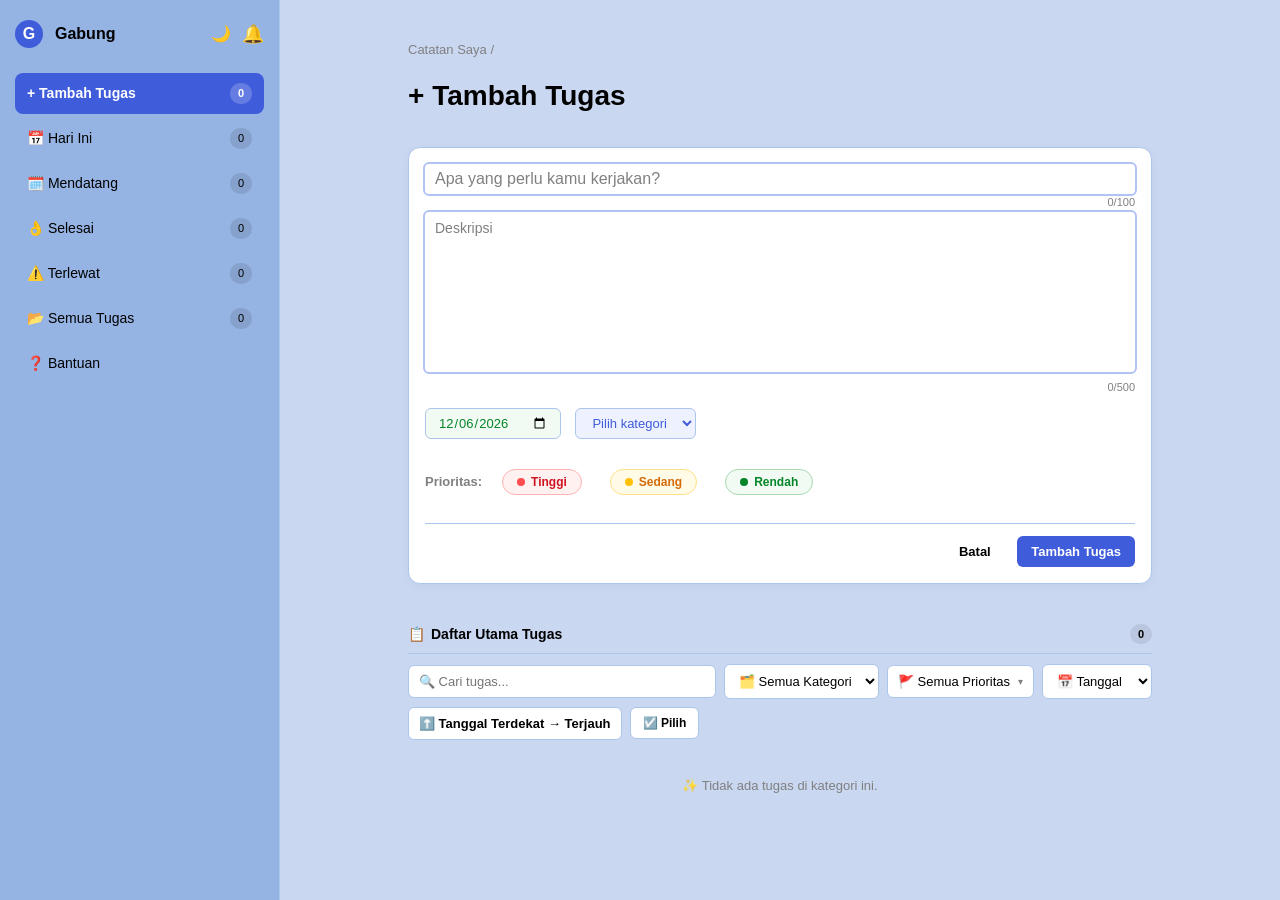
==== commit a17e48ff: "Update index.html" ====
--- a/to_do_list/index.html
+++ b/to_do_list/index.html
@@ -25,6 +25,10 @@
         window.va = window.va || function () { (window.vaq = window.vaq || []).push(arguments); };
     </script>
     <script defer src="/_vercel/insights/script.js"></script>
+    <script>
+        window.si = window.si || function () { (window.siq = window.siq || []).push(arguments); };
+    </script>
+    <script defer src="/_vercel/speed-insights/script.js"></script>
 </head>
 <body>
     <div class="app-container">
@@ -127,34 +131,91 @@
                     <button class="close-modal">&times;</button>
                 </div>
                 
-                    <p>Selamat datang di aplikasi <strong>Daftar Tugas</strong> Kelompok! Berikut panduannya:</p>
+                    <p>Selamat datang di aplikasi <strong>Daftar Tugas</strong> Kelompok! Berikut panduan lengkapnya:</p>
+
                     <div class="help-section">
                         <h4>📌 Navigasi Menu</h4>
                         <div class="modal-body">
                             <ul>
-                                <li><strong>Tambah Tugas:</strong> Menambahkan tugas baru di menu Tambah Tugas.</li>
-                                <li><strong>Hari Ini:</strong> Menampilkan tugas hari ini yang belum diselesaikan.</li>
-                                <li><strong>Mendatang:</strong> Menampilkan tugas yang akan datang.</li>
-                                <li><strong>Selesai:</strong> Melihat daftar tugas yang sudah selesai.</li>
-                                <li><strong>Terlewat:</strong> Melihat tugas yang lewat tenggat dan belum selesai.</li>
-                                <li><strong>Semua Tugas:</strong> Melihat seluruh tugas.</li>
+                                <li><strong>Tambah Tugas:</strong> Menambahkan tugas baru lengkap dengan deskripsi, tanggal, kategori, dan prioritas.</li>
+                                <li><strong>Hari Ini:</strong> Tugas dengan tenggat hari ini yang belum selesai.</li>
+                                <li><strong>Mendatang:</strong> Tugas dengan tenggat di masa depan.</li>
+                                <li><strong>Selesai:</strong> Daftar tugas yang sudah kamu selesaikan.</li>
+                                <li><strong>Terlewat:</strong> Tugas yang lewat tenggat dan belum selesai.</li>
+                                <li><strong>Semua Tugas:</strong> Seluruh tugas, dikelompokkan otomatis per status.</li>
+                            </ul>
+                        </div>
+                    </div>
+
+                    <div class="help-section">
+                        <h4>✏️ Menambah & Mengedit Tugas</h4>
+                        <div class="modal-body">
+                            <ul>
+                                <li>Isi <strong>judul</strong> (wajib), deskripsi, tanggal, <strong>kategori</strong>, dan <strong>prioritas</strong> (Tinggi/Sedang/Rendah), lalu klik <strong>Tambah Tugas</strong>.</li>
+                                <li>Tekan <strong>Enter</strong> di kolom judul untuk langsung menyimpan tugas.</li>
+                                <li>Klik <strong>Edit</strong> pada tugas untuk mengubah datanya, atau <strong>Batal</strong> untuk membatalkan pengisian form.</li>
+                                <li>Klik kotak centang di sebelah tugas untuk menandainya selesai/belum selesai.</li>
+                            </ul>
+                        </div>
+                    </div>
+
+                    <div class="help-section">
+                        <h4>🔍 Mencari, Memfilter & Mengurutkan</h4>
+                        <div class="modal-body">
+                            <ul>
+                                <li>Gunakan kotak <strong>Cari tugas</strong> untuk menemukan tugas berdasarkan judul atau deskripsi.</li>
+                                <li>Saring daftar dengan filter <strong>Kategori</strong> dan <strong>Prioritas</strong>.</li>
+                                <li>Urutkan tugas berdasarkan Tanggal, Waktu Dibuat, Nama, atau Prioritas — klik tombol arah untuk membalik urutannya.</li>
+                                <li>Filter yang aktif akan muncul sebagai label di atas daftar; klik &times; atau <strong>Reset Filter</strong> untuk menghapusnya.</li>
+                            </ul>
+                        </div>
+                    </div>
+
+                    <div class="help-section">
+                        <h4>☑️ Pilih & Aksi Massal</h4>
+                        <div class="modal-body">
+                            <ul>
+                                <li>Klik <strong>☑️ Pilih</strong> untuk mengaktifkan mode pilih banyak tugas sekaligus.</li>
+                                <li>Tugas terpilih bisa <strong>diselesaikan</strong>, <strong>dibatalkan selesainya</strong>, atau <strong>dihapus</strong> secara bersamaan lewat bilah aksi yang muncul di bawah.</li>
+                                <li>Gunakan <strong>🧹 Hapus yang Selesai</strong> di tab Selesai untuk membersihkan tugas selesai sekaligus.</li>
+                                <li>Setelah menghapus, muncul notifikasi <strong>Undo</strong> selama beberapa detik untuk membatalkan penghapusan.</li>
                             </ul>
                         </div>
                     </div>
 
                     <div class="help-section">
                         <h4>🔔 Notifikasi</h4>
-                        <div class="help-legend"> Berisi tugas terlewat atau belum dikerjakan hari ini.</div>
+                        <div class="modal-body">
+                            <p style="margin-bottom:8px;">Ikon lonceng menampilkan peringatan otomatis untuk tugas yang perlu perhatian:</p>
+                            <div class="help-legend"><span class="legend-dot red"></span> <strong>Terlewat</strong> — tenggat sudah lewat dan belum selesai.</div>
+                            <div class="help-legend"><span class="legend-dot yellow"></span> <strong>Hari Ini</strong> — tenggatnya hari ini.</div>
+                            <div class="help-legend"><span class="legend-dot blue"></span> <strong>Besok</strong> — tenggatnya besok, bersiaplah.</div>
+                            <p style="margin-top:8px;">Klik notifikasi untuk langsung menuju tugasnya, klik &times; untuk menyembunyikan satu notifikasi, atau <strong>Hapus Semua</strong> untuk membersihkan semuanya sekaligus.</p>
+                        </div>
+                    </div>
+
+                    <div class="help-section">
+                        <h4>👤 Profil & Progres</h4>
+                        <div class="modal-body">
+                            <p>Klik ikon profil untuk melihat total tugas, jumlah aktif/selesai, dan progres penyelesaian dalam persen.</p>
+                        </div>
+                    </div>
+
+                    <div class="help-section">
+                        <h4>💾 Cadangkan & Pulihkan Data</h4>
+                        <div class="modal-body">
+                            <p>Data tugas hanya tersimpan di browser ini. Buka menu Profil untuk <strong>mengunduh backup</strong> (file .json) secara berkala, atau <strong>memulihkan</strong> data dari file backup — berguna kalau kamu ganti perangkat atau membersihkan cache.</p>
+                        </div>
                     </div>
 
                     <div class="help-section">
                         <h4>💡 Tips Cepat</h4>
                         <div class="modal-body">
                             <ul>
-                                <li>Tekan tombol <strong>Esc</strong> untuk menutup jendela popup manapun.</li>
-                                <li>Klik ikon profil untuk melihat progres penyelesaian tugasmu.</li>
-                                <li>Isi tanggal tugas agar muncul otomatis di menu Hari Ini/Mendatang.</li>
-                                <li>Jika masih anda belum tahu, maka andanya memang <strong>PINTAR</strong>.</li>
+                                <li>Tekan <strong>Esc</strong> untuk menutup jendela popup manapun.</li>
+                                <li>Tekan <strong>Ctrl/Cmd + Enter</strong> di kolom deskripsi untuk langsung menyimpan tugas.</li>
+                                <li>Isi tanggal tugas agar otomatis muncul di menu Hari Ini/Mendatang/Terlewat.</li>
+                                <li>Klik ikon 🌙/☀️ di pojok kiri atas untuk beralih antara mode terang dan gelap.</li>
                             </ul>
                         </div>
                     </div>
--- a/to_do_list/css/task-list.css
+++ b/to_do_list/css/task-list.css
@@ -216,6 +216,30 @@
     text-transform: uppercase;
     letter-spacing: 0.3px;
     transition: opacity 200ms ease;
+}
+
+.group-header-collapsible {
+    display: flex;
+    align-items: center;
+    justify-content: space-between;
+    cursor: pointer;
+    user-select: none;
+    border-radius: 6px;
+    margin: 2px 0;
+    transition: opacity 200ms ease, background-color var(--transition-fast);
+}
+.group-header-collapsible:hover { background-color: var(--hover-bg); }
+.group-header-collapsible:focus-visible { outline: 2px solid var(--primary-color); outline-offset: 2px; }
+
+.group-header-chevron {
+    display: inline-block;
+    font-size: 12px;
+    line-height: 1;
+    margin-right: 4px;
+    transition: transform 200ms ease;
+}
+.group-header-collapsible.collapsed .group-header-chevron {
+    transform: rotate(-90deg);
 }
 
 .task-item {
@@ -568,6 +592,7 @@
 
 @media (prefers-reduced-motion: reduce) {
     .task-item.select-blocked { animation: none; }
+    .group-header-chevron { transition: none; }
 }
 
 @media (max-width: 480px) {
--- a/to_do_list/css/modals.css
+++ b/to_do_list/css/modals.css
@@ -36,6 +36,34 @@
 .close-modal:hover { background: var(--hover-bg); }
 .close-modal:focus-visible { outline: 2px solid var(--primary-color); outline-offset: 2px; }
  
+.notif-toolbar {
+    display: none;
+    justify-content: flex-end;
+    margin: -4px 0 10px;
+}
+
+.btn-clear-all-notif {
+    border: 1.5px solid var(--danger-border);
+    background: var(--danger-bg);
+    color: var(--danger-color);
+    font-size: 11px;
+    font-weight: 600;
+    padding: 6px 12px;
+    border-radius: 20px;
+    cursor: pointer;
+    transition: background-color var(--transition-fast), transform 0.1s ease;
+}
+.btn-clear-all-notif:hover {
+    background: var(--danger-bg-hover);
+}
+.btn-clear-all-notif:active {
+    transform: scale(0.96);
+}
+.btn-clear-all-notif:focus-visible {
+    outline: 2px solid var(--primary-color);
+    outline-offset: 2px;
+}
+
 .notif-group-label {
     font-size: 11px; font-weight: bold; text-transform: uppercase;
     color: var(--text-muted); margin: 12px 0 6px; letter-spacing: 0.5px;
@@ -44,8 +72,49 @@
  
 .notif-empty { text-align: center; padding: 15px; color: var(--text-muted); font-size: 13px; }
 .notif-item {
-    padding: 10px; border-bottom: 1px solid var(--border-color); margin-bottom: 6px;
-    border-radius: 6px; transition: background-color 0.15s ease, transform 0.15s ease;
+    position: relative;
+    padding: 10px 30px 10px 10px;
+    border-bottom: 1px solid var(--border-color); margin-bottom: 6px;
+    border-radius: 6px; transition: background-color 0.15s ease, transform 0.15s ease,
+                opacity 0.18s ease, max-height 0.18s ease, margin 0.18s ease, padding 0.18s ease;
+    max-height: 200px;
+    overflow: hidden;
+}
+.notif-item.notif-removing {
+    opacity: 0;
+    max-height: 0;
+    margin-bottom: 0;
+    padding-top: 0;
+    padding-bottom: 0;
+    border-color: transparent;
+    pointer-events: none;
+}
+
+.notif-dismiss {
+    position: absolute;
+    top: 6px;
+    right: 6px;
+    width: 22px;
+    height: 22px;
+    border: none;
+    background: transparent;
+    color: var(--text-muted);
+    font-size: 16px;
+    line-height: 1;
+    border-radius: 50%;
+    cursor: pointer;
+    display: flex;
+    align-items: center;
+    justify-content: center;
+    transition: background-color var(--transition-fast), color var(--transition-fast);
+}
+.notif-dismiss:hover {
+    background: var(--danger-bg);
+    color: var(--danger-color);
+}
+.notif-dismiss:focus-visible {
+    outline: 2px solid var(--primary-color);
+    outline-offset: 1px;
 }
 .notif-time { font-size: 11px; color: var(--text-muted); display: block; margin-top: 4px; }
  
@@ -56,8 +125,11 @@
 .notif-item.besok { background-color: var(--bg-surface); border-left: 4px solid var(--primary-blue); }
 .notif-item.besok strong { color: var(--primary-blue); }
  
-.notif-item.clickable {
-    cursor: pointer;
+.notif-item.is-read {
+    opacity: 0.55;
+}
+.notif-item.is-read:hover {
+    opacity: 0.85;
 }
 .notif-item.clickable:hover {
     background-color: var(--hover-bg);
@@ -158,8 +230,7 @@
 }
  
 .backup-actions {
-    display: flex; 
-    justify-content: space-between;
+    display: flex;
     flex-wrap: wrap;
     gap: 8px;
 }
